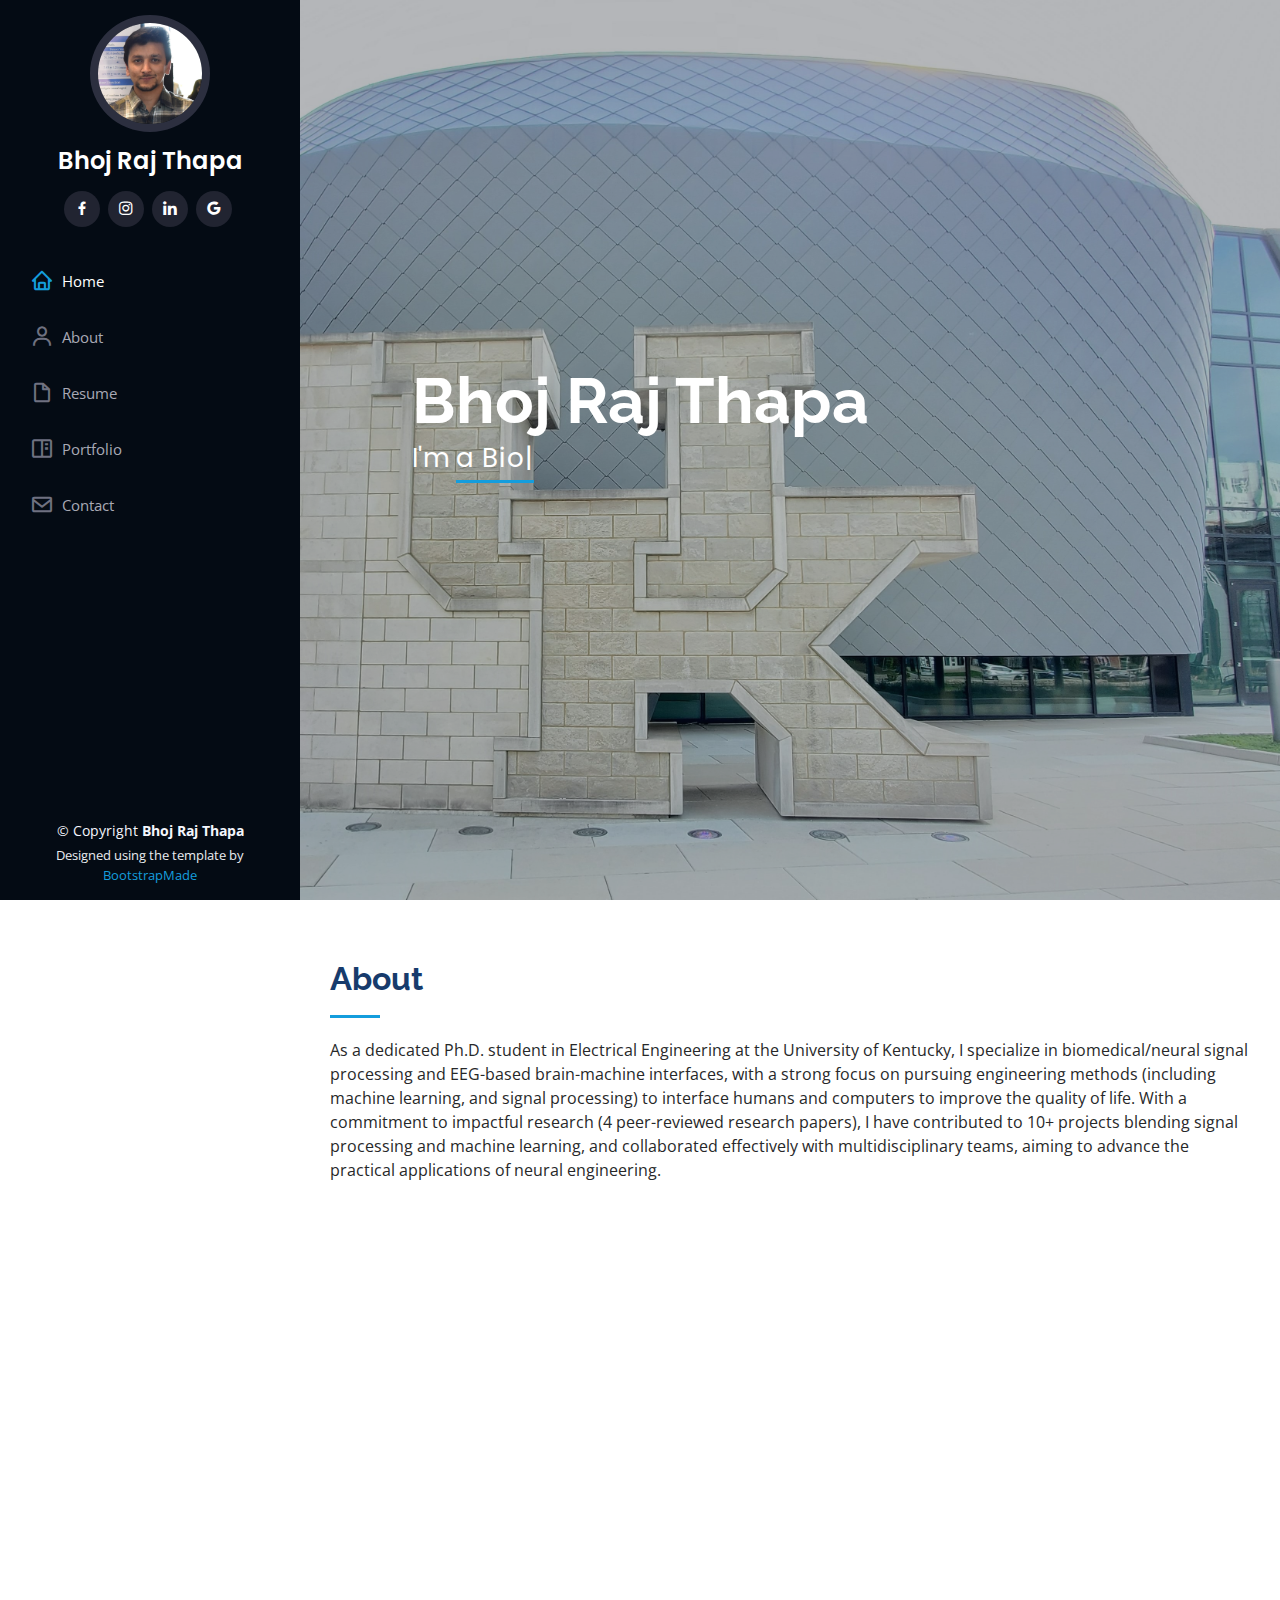
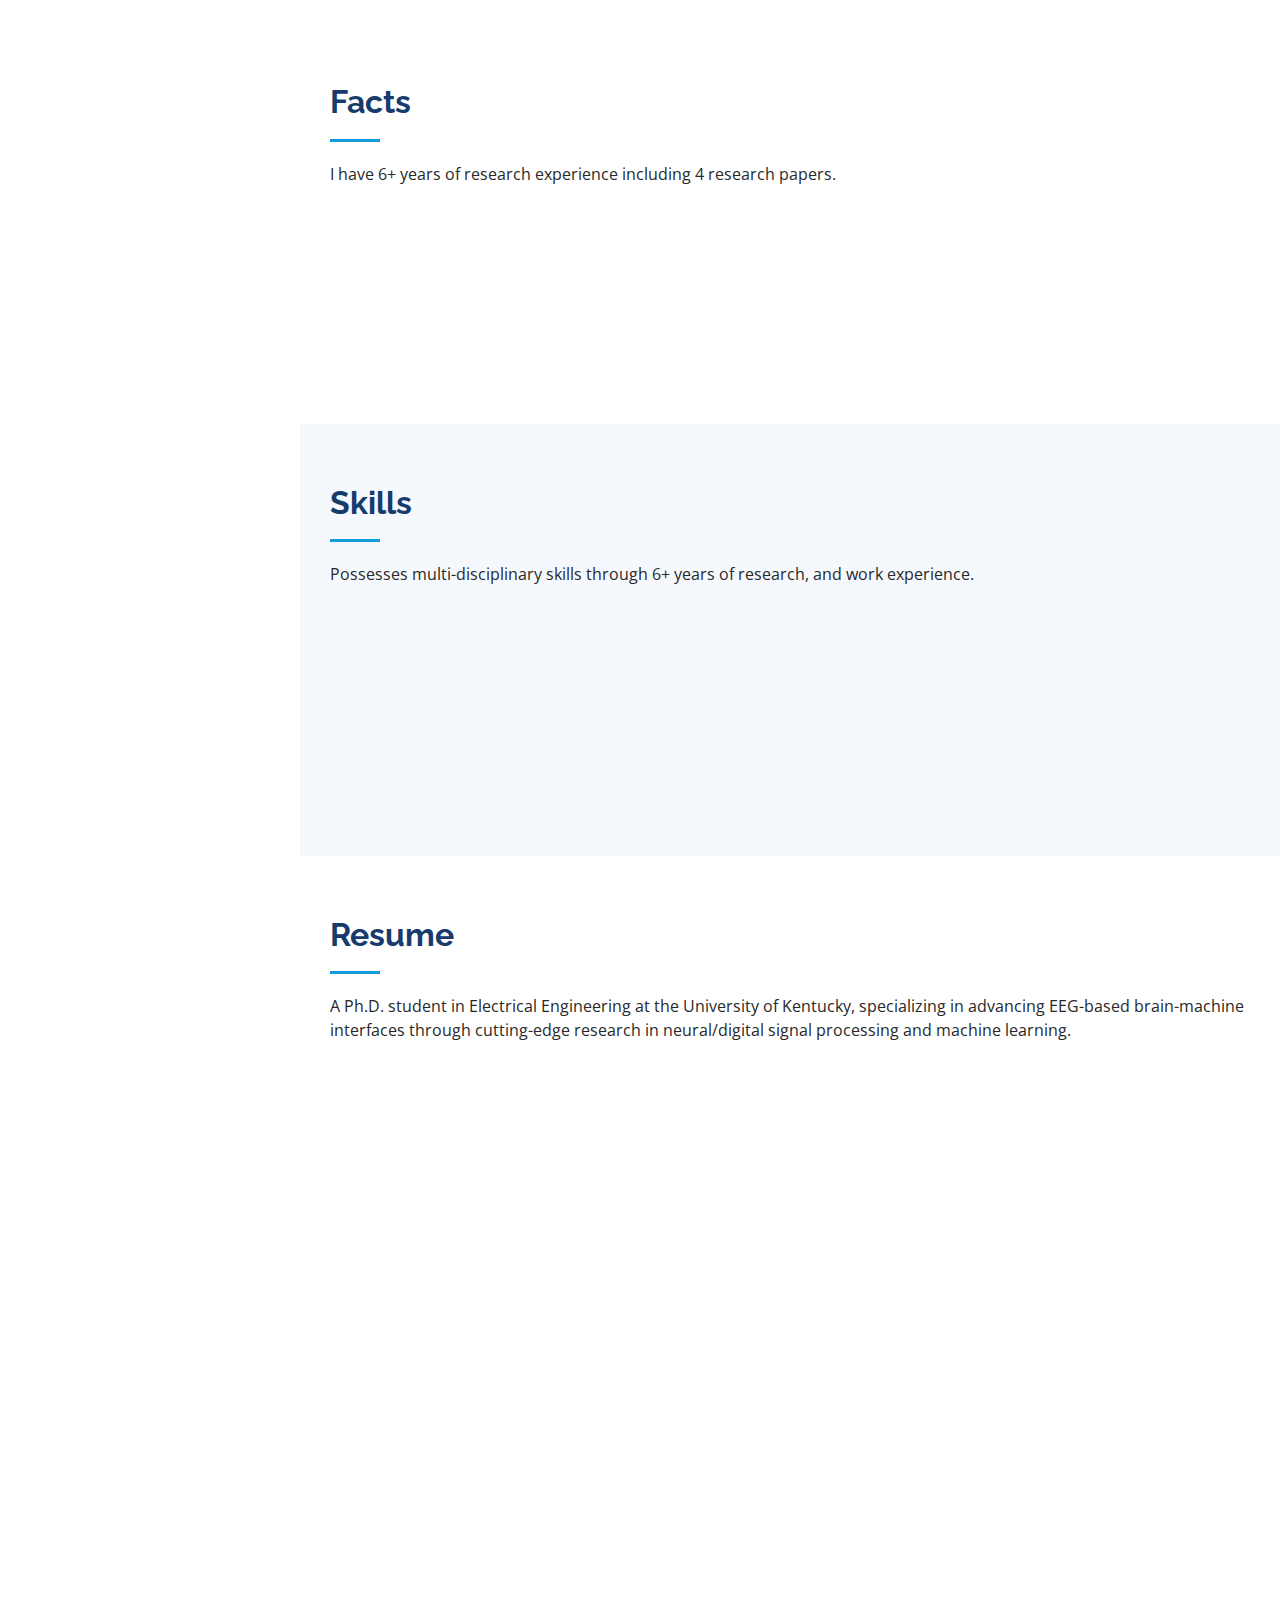
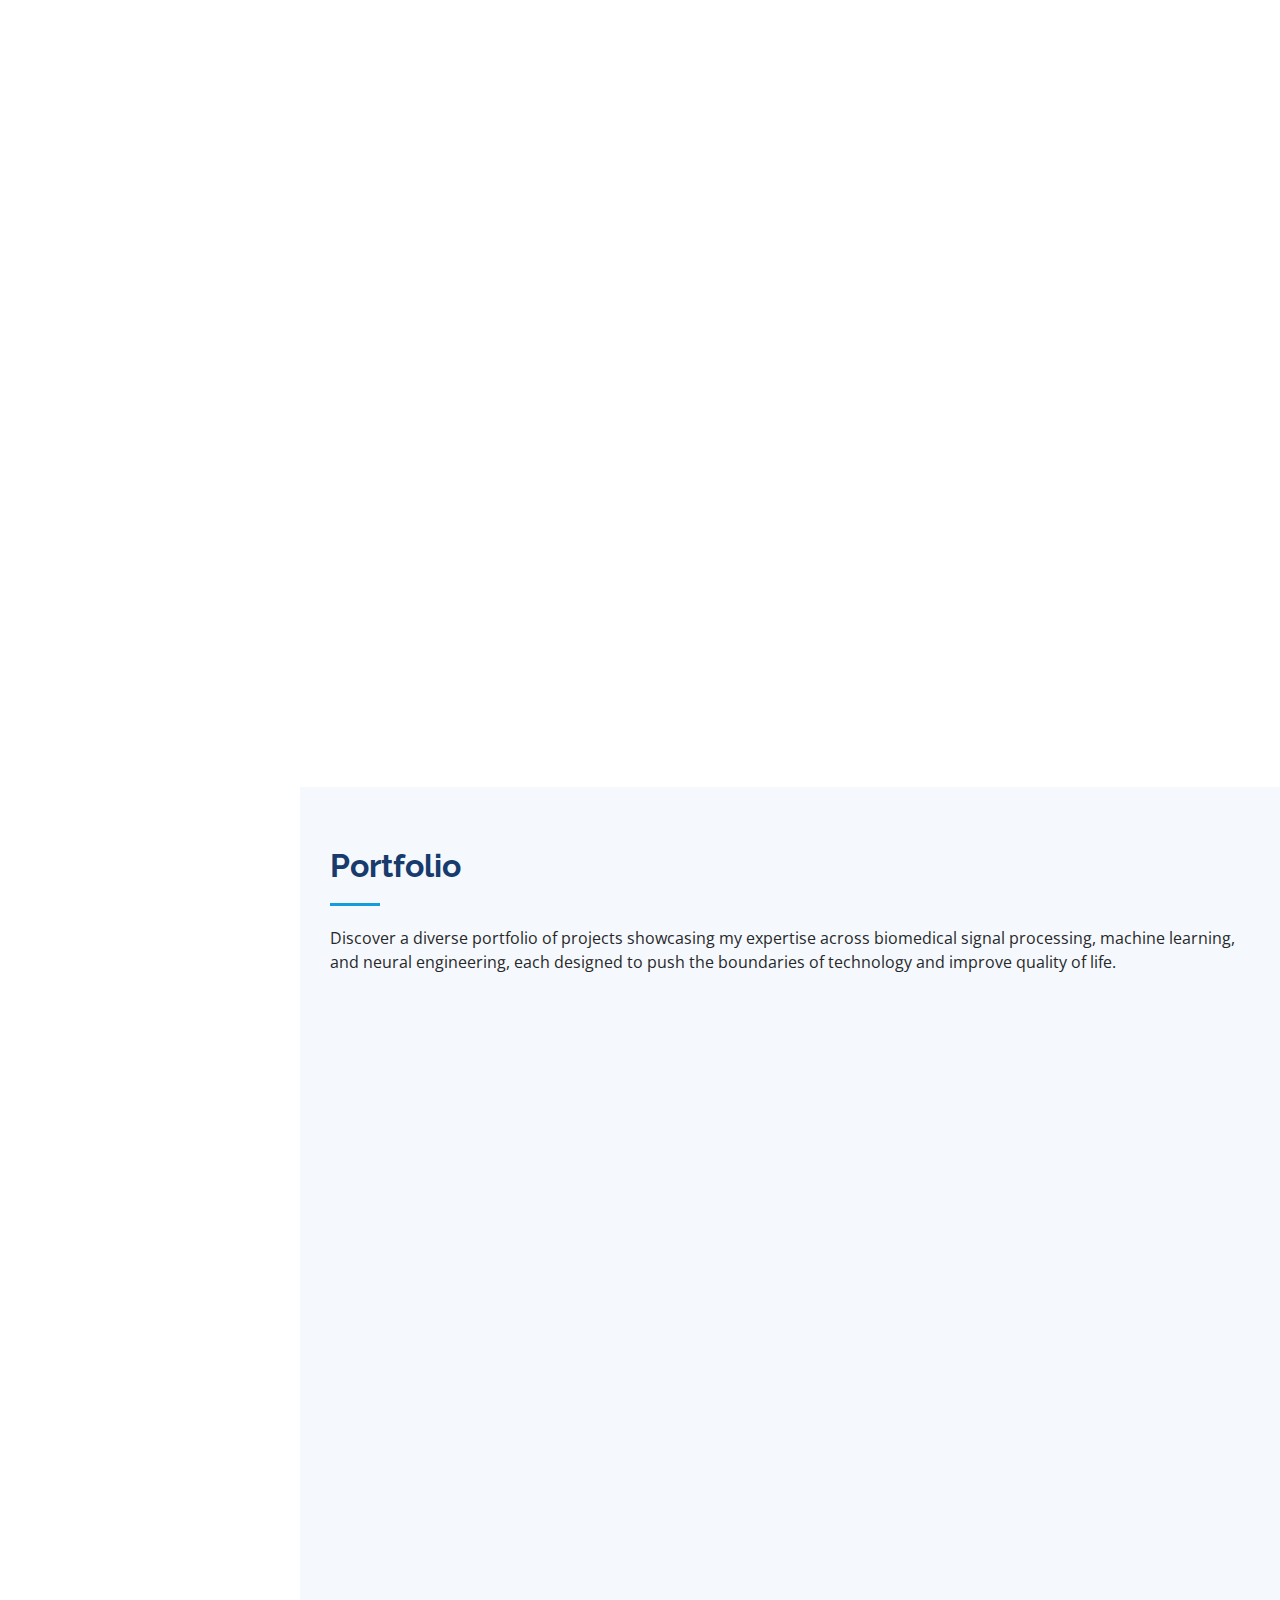
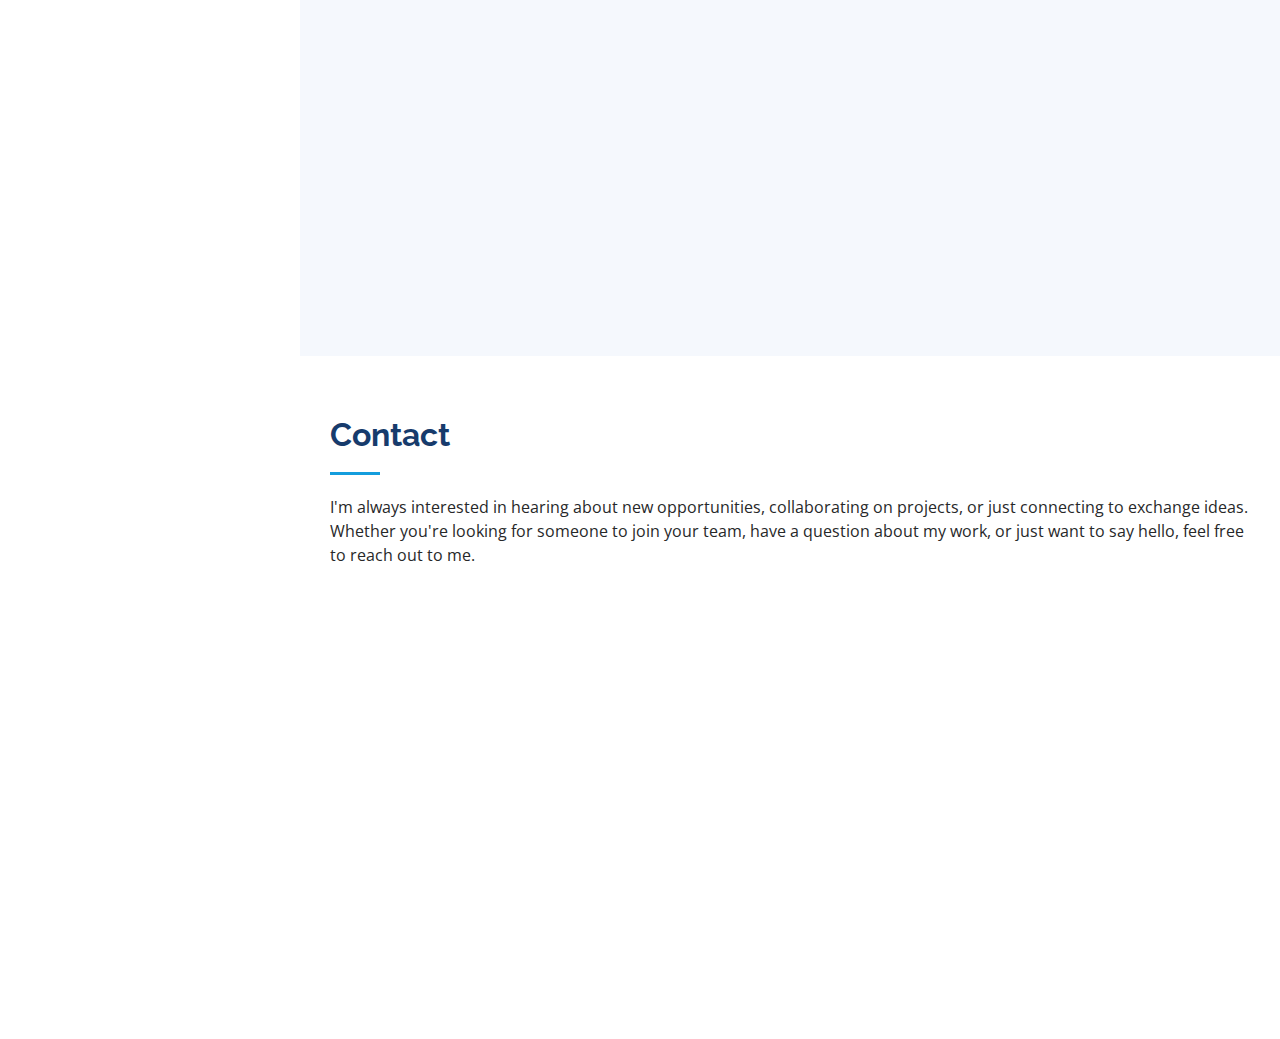
==== index.html @ dc47cc97 "edited hover" ====
<!DOCTYPE html>
<html lang="en">

<head>
  <meta charset="utf-8">
  <meta content="width=device-width, initial-scale=1.0" name="viewport">

  <title>Bhoj Raj Thapa</title>
  <meta content="" name="description">
  <meta content="" name="keywords">

  <!-- Favicons -->
  <link href="images/PhotoToDrBae.jpg" rel="icon">
  <link href="assets/img/apple-touch-icon.png" rel="apple-touch-icon">

  <!-- Google Fonts -->
  <link href="https://fonts.googleapis.com/css?family=Open+Sans:300,300i,400,400i,600,600i,700,700i|Raleway:300,300i,400,400i,500,500i,600,600i,700,700i|Poppins:300,300i,400,400i,500,500i,600,600i,700,700i" rel="stylesheet">

  <!-- Vendor CSS Files -->
  <link href="assets/vendor/aos/aos.css" rel="stylesheet">
  <link href="assets/vendor/bootstrap/css/bootstrap.min.css" rel="stylesheet">
  <link href="assets/vendor/bootstrap-icons/bootstrap-icons.css" rel="stylesheet">
  <link href="assets/vendor/boxicons/css/boxicons.min.css" rel="stylesheet">
  <link href="assets/vendor/glightbox/css/glightbox.min.css" rel="stylesheet">
  <link href="assets/vendor/swiper/swiper-bundle.min.css" rel="stylesheet">

  <!-- Template Main CSS File -->
  <link href="assets/css/style.css" rel="stylesheet">

  <!-- =======================================================
  * Template Name: iPortfolio
  * Template URL: https://bootstrapmade.com/iportfolio-bootstrap-portfolio-websites-template/
  * Updated: Mar 17 2024 with Bootstrap v5.3.3
  * Author: BootstrapMade.com
  * License: https://bootstrapmade.com/license/
  ======================================================== -->
</head>
<!-- END OF THE HEAD-->


<!-- START OF THE BODY-->
<body>

  <!-- ======= Mobile nav toggle button ======= -->
  <i class="bi bi-list mobile-nav-toggle d-xl-none"></i>

  <!-- ======= Header ======= -->
  <header id="header">
    <div class="d-flex flex-column">

      <div class="profile">
        <img src="images/DSC_0127_PP.JPG" alt="" class="img-fluid rounded-circle">
        <h1 class="text-light"><a href="index.html">Bhoj Raj Thapa</a></h1>
        <div class="social-links mt-3 text-center">
          <a href="https://www.facebook.com/starlight1st" class="facebook"><i class="bx bxl-facebook"></i></a>
          <a href="https://www.instagram.com/anzan_thapa/" class="instagram"><i class="bx bxl-instagram"></i></a>
          <a href="https://www.linkedin.com/in/anzanthapa/" class="linkedin"><i class="bx bxl-linkedin"></i></a>
          <a href="https://scholar.google.com/scholar?hl=en&as_sdt=0%2C18&q=bhoj+raj+thapa&oq=" class="Scholar"><i class="bx bxl-google"></i></a>
        </div>
      </div>

      <nav id="navbar" class="nav-menu navbar">
        <ul>
          <li><a href="#hero" class="nav-link scrollto active"><i class="bx bx-home"></i> <span>Home</span></a></li>
          <li><a href="#about" class="nav-link scrollto"><i class="bx bx-user"></i> <span>About</span></a></li>
          <li><a href="#resume" class="nav-link scrollto"><i class="bx bx-file-blank"></i> <span>Resume</span></a></li>
          <li><a href="#portfolio" class="nav-link scrollto"><i class="bx bx-book-content"></i> <span>Portfolio</span></a></li>
          <li><a href="#contact" class="nav-link scrollto"><i class="bx bx-envelope"></i> <span>Contact</span></a></li>
        </ul>
      </nav><!-- .nav-menu -->
    </div>
  </header><!-- End Header -->

  <!-- ======= Hero Section ======= -->
  <section id="hero" class="d-flex flex-column justify-content-center align-items-center">
    <div class="hero-container" data-aos="fade-in" data-aos-duration="100">
      <h1>Bhoj Raj Thapa</h1>
      <p>I'm <span class="typed" data-typed-items="a Biomedical Signal Processing Engineer, a Brain-Machine Interface Researcher, a Chess Player"></span></p>
    </div>
  </section><!-- End Hero -->

  <main id="main">

    <!-- ======= About Section ======= -->
    <section id="about" class="about">
      <div class="container">

        <div class="section-title">
          <h2>About</h2>
          <p>As a dedicated Ph.D. student in Electrical Engineering at the University of Kentucky, I specialize in biomedical/neural signal processing and EEG-based brain-machine interfaces, with a strong focus on pursuing engineering methods (including machine learning, and signal processing) to interface humans and computers to improve the quality of life. With a commitment to impactful research (4 peer-reviewed research papers), I have contributed to 10+ projects blending signal processing and machine learning, and collaborated effectively with multidisciplinary teams, aiming to advance the practical applications of neural engineering.</p>
        </div>

        <div class="row">
          <div class="col-lg-4" data-aos="fade-right">
            <img src="images/DSC_0127_Cropped_Edited.JPG" class="img-fluid" alt="">
          </div>
          <div class="col-lg-8 pt-4 pt-lg-0 content" data-aos="fade-left">
            <h3>Digital Signal Processing  &amp; Neural Engineering Researcher.</h3>
            <p class="fst-italic">
              My research focuses mainly on digital/biomedical signal processing, machine lerning, deep learning, and brain-machine interfaces.
            </p>
            <div class="row">
              <div class="col-lg-6">
                <ul>
                  <li><i class="bi bi-chevron-right"></i> <strong>Current City:</strong> <span> <a href = "https://maps.app.goo.gl/QvTPjahL7DXYR6DJ8" target="_blank">Lexington, Kentucky, USA</a></span></li>
                  <li><i class="bi bi-chevron-right"></i> <strong>Degree:</strong> <span>Ph.D. Student</span></li>
                  <li><i class="bi bi-chevron-right"></i> <strong>Freelance:</strong> <span>Available</span></li>
                </ul>
              </div>
              <div class="col-lg-6">
                <ul>
                  <li><i class="bi bi-chevron-right"></i> <strong>Home City:</strong> <span><a href="https://maps.app.goo.gl/8VkGPHdMR4YBVAgr9" target="_blank">Bheerkot, Syangja, Nepal</a></span></li>
                  <li><i class="bi bi-chevron-right"></i> <strong>Email:</strong> <span><a href="mailto:bhojraj.thapa@uky.edu">bhojraj.thapa@uky.edu</a></span></li>
                  <li><i class="bi bi-chevron-right"></i> <strong>Hobbies/Interests</strong> <span><a href="https://www.chess.com/member/anzanthapa">Chess</a>, 
                    <a href = "images/pulchwok_cricket.jpg" target = "_blank">Cricket</a> , 
                    <a href = "https://www.facebook.com/photo/?fbid=5398985986851486&set=a.723685621048236">Volleyball </a></span></li>
                </ul>
              </div>
            </div>
          </div>
        </div>

      </div>
    </section><!-- End About Section -->

    <!-- ======= Facts Section ======= -->
    <section id="facts" class="facts">
      <div class="container">

        <div class="section-title">
          <h2>Facts</h2>
          <p>I have 6+ years of research experience including 4 research papers.</p>
        </div>

        <div class="row no-gutters">

          <div class="col-lg-3 col-md-6 d-md-flex align-items-md-stretch" data-aos="fade-up" data-aos-delay="100">
            <div class="count-box">
              <i class="bi bi-gear-wide-connected"></i>
              <span data-purecounter-start="0" data-purecounter-end="15" data-purecounter-duration="1" class="purecounter"></span>
              <p><strong>Projects</strong> </p>
            </div>
          </div>

          <div class="col-lg-3 col-md-6 d-md-flex align-items-md-stretch" data-aos="fade-up" data-aos-delay="200">
            <div class="count-box">
              <i class="bi bi-journal-richtext"></i>
              <span data-purecounter-start="0" data-purecounter-end="4" data-purecounter-duration="1" class="purecounter"></span>
              <p><strong>Peer-reviewed Papers</strong></p>
            </div>
          </div>

          <div class="col-lg-3 col-md-6 d-md-flex align-items-md-stretch" data-aos="fade-up" data-aos-delay="300">
            <div class="count-box">
              <i class="bi bi-person-walking"></i>
              <span data-purecounter-start="0" data-purecounter-end="6" data-purecounter-duration="1" class="purecounter"></span>
              <p><strong> + years of Research/Work Experience</strong></p>
            </div>
          </div>

        </div>

      </div>
    </section><!-- End Facts Section -->

    <!-- ======= Skills Section ======= -->
    <section id="skills" class="skills section-bg">
      <div class="container">

        <div class="section-title">
          <h2>Skills</h2>
          <p>Possesses multi-disciplinary skills through 6+ years of research, and work experience.</p>
        </div>

        <div class="row skills-content">

          <div class="col-lg-6" data-aos="fade-up">

            <div class="progress">
              <span class="skill"> Biomedical Signal Processing <i class="val">95%</i></span>
              <div class="progress-bar-wrap">
                <div class="progress-bar" role="progressbar" aria-valuenow="95" aria-valuemin="0" aria-valuemax="100"></div>
              </div>
            </div>

            <div class="progress">
              <span class="skill">MATLAB <i class="val">95%</i></span>
              <div class="progress-bar-wrap">
                <div class="progress-bar" role="progressbar" aria-valuenow="95" aria-valuemin="0" aria-valuemax="100"></div>
              </div>
            </div>

            <div class="progress">
              <span class="skill">PyTorch <i class="val">90%</i></span>
              <div class="progress-bar-wrap">
                <div class="progress-bar" role="progressbar" aria-valuenow="90" aria-valuemin="0" aria-valuemax="100"></div>
              </div>
            </div>

          </div>

          <div class="col-lg-6" data-aos="fade-up" data-aos-delay="100">

            <div class="progress">
              <span class="skill"> Machine Learning & Deep Learning<i class="val">95%</i></span>
              <div class="progress-bar-wrap">
                <div class="progress-bar" role="progressbar" aria-valuenow="95" aria-valuemin="0" aria-valuemax="100"></div>
              </div>
            </div>

            <div class="progress">
              <span class="skill"> Python <i class="val">90%</i></span>
              <div class="progress-bar-wrap">
                <div class="progress-bar" role="progressbar" aria-valuenow="90" aria-valuemin="0" aria-valuemax="100"></div>
              </div>
            </div>

            <div class="progress">
              <span class="skill">Tensorflow <i class="val">90%</i></span>
              <div class="progress-bar-wrap">
                <div class="progress-bar" role="progressbar" aria-valuenow="90" aria-valuemin="0" aria-valuemax="100"></div>
              </div>
            </div>

          </div>

        </div>

      </div>
    </section><!-- End Skills Section -->

    <!-- ======= Resume Section ======= -->
    <section id="resume" class="resume">
      <div class="container">

        <div class="section-title">
          <h2>Resume</h2>
          <p>A Ph.D. student in Electrical Engineering at the University of Kentucky, specializing in advancing EEG-based brain-machine interfaces through cutting-edge research in neural/digital signal processing and machine learning.</p>
        </div>

        <div class="row">
          <div class="col-lg-6" data-aos="fade-up">

            <h3 class="resume-title">Education</h3>
            <div class="resume-item">
              <h4>Doctor of Philosopy (PH.D.) in Electrical Engineering</h4>
              <h5>Aug 2021 - Present</h5>
              <p><em><a href="https://www.engr.uky.edu/research-faculty/departments/electrical-computer-engineering/students/graduate/phd-ee">University of Kentucky, Lexington, Kentucky, USA</a></em></p>
              <p><b>Thesis Title (working on):</b> Detection of Pre-movement Intention in EEG-Based Brain Machine Interfaces (BMI)</p>
            </div>
            <div class="resume-item">
              <h4>Bachelor of Electronics &amp; Communication Engineering (BE)</h4>
              <h5>Sep 2014 - Sep 2018</h5>
              <p><em><a href="http://nec.edu.np/">Nepal Engineering College (Affiliated to Pokhara University), Bhaktapur, Nepal</a></em></p>
              <p> <b>Thesis Title:</b> Classification of EEG signal before epileptic seizure to detect its onset for a patient-specific case. </p>
            </div>

            <div class="resume-item">
              <h4>Higher Secondary School (+ 2 Science)</h4>
              <h5>2012 - 2014</h5>
              <p><em><a href="https://www.liverpool.edu.np/">Liverpool International SS/College, Kathmandu, Nepal</a></em></p>
              <p> <b> Concentration</b>: Computer Science & Mathematics</p>
              <p>From my days in higher secondary school in Nepal, my deep interest in Engineering and Technology was sparked by an enriching education in Computer Science and Mathematics, inspiring me to explore how innovative technological solutions can address real-world challenges. </p>
            </div>
          </div>
          <div class="col-lg-6" data-aos="fade-up" data-aos-delay="100">
            <h3 class="resume-title">Research/Work Experience</h3>
            <div class="resume-item">
              <h4>Graduate Teaching Assistant</h4>
              <h5>Aug 2021 - Present</h5>
              <p><em><a href="https://www.engr.uky.edu/research-faculty/departments/electrical-computer-engineering" target="_blank">Department of Eletrical and Computer Engineering, University of Kentucky</a>, Kentucky, USA </em></p>
              <ul>
                <li>Utilized MATLAB and LabView to enhance instruction materials, evaluated over 200 assignments, and provided mentorships to 100+ students, improving their understanding of Signals and Systems through two courses: Lecture (EE421G) and Laboratory (EE422G).</li>
              </ul>
            </div>
            <div class="resume-item">
              <h4>Graduate Research Assistant</h4>
              <h5>Aug 2021 - Aug 2022</h5>
              <p><em><a href="https://jihyebae.engr.uky.edu/news" target="_blank">Neural Interfaces & Signal Processing (NISP) Lab</a>, University of Kentucky, USA</em></p>
              <ul>
                <li>Recorded/acquired multi-modal EEG/EOG data of 22 subjects over 2.5 years for developing goal-driven Brain-Machine Interface (BMI) algorithms for freewill reaching and grasping task.</li>
                <li>Analyzed and classified EEG data for pre-movement intention motor imagery using Fourier Transform and Spectrogram for frequency domain analysis and KTD-based reinforcement learning algorithms, thereby advancing understanding of neural patterns in movement prediction.</li>
                <li>Executed precise EEG data recording for EEG-fMRI-based inter-ictal clinical epilepsy research study, contributing to critical insights in inter-ictal clinical research and potential treatment avenues.</li>
              </ul>
            </div>

            <div class="resume-item">
              <h4>Research Assistant</h4>
              <h5>Aug 2019 - Dec 2019</h5>
              <p><em><a href="https://cenwar.kias.org.np/" target="_blank">Kathmandu Institute of Applied Sciences</a>, Kathmandu, Nepal </em></p>
              <ul>
                <li>Engineered an innovative, cost-effective mobile weather station leveraging Arduino, which captures comprehensive meteorological data, enhancing real-time environmental monitoring capabilities.</li>
                <li>Led and mentored an intern, guiding the successful development and implementation of the mobile weather station project, ensuring quality and timely project delivery.</li>
              </ul>
            </div>
          </div>
        </div>

      </div>
    </section><!-- End Resume Section -->

    <!-- ======= Portfolio Section ======= -->
    <section id="portfolio" class="portfolio section-bg">
      <div class="container">

        <div class="section-title">
          <h2>Portfolio</h2>
          <p>Discover a diverse portfolio of projects showcasing my expertise across biomedical signal processing, machine learning, and neural engineering, each designed to push the boundaries of technology and improve quality of life.</p>
        </div>

        <div class="row" data-aos="fade-up">
          <div class="col-lg-12 d-flex justify-content-center">
            <ul id="portfolio-flters">
              <li data-filter="*" class="filter-active">All</li>
              <li data-filter=".filter-dsp">Biomedical Signal Processing</li>
              <li data-filter=".filter-ml">Machine Learning & Deep Learning</li>
              <li data-filter=".filter-others">Others</li>
            </ul>
          </div>
        </div>

        <div class="row portfolio-container" data-aos="fade-up" data-aos-delay="100">

          <div class="col-lg-4 col-md-6 portfolio-item filter-dsp filter-ml">
            <div class="portfolio-wrap">
              <img src="assets/img/portfolio/2018_Epilepsy.webp" class="img-fluid" alt="">
              <div class="portfolio-links">
                <a href="https://github.com/anzanthapa/2018_PriorDetectionOfEpilepticSeizure" title="More Details"><i class="bx bx-link"></i></a>
              </div>
              <div class = "hover-text"> Early Epilepsy Prediction </div>
            </div>
          </div>

          <div class="col-lg-4 col-md-6 portfolio-item filter-dsp filter-ml">
            <div class="portfolio-wrap">
              <img src="assets/img/portfolio/2019_AWS.png" class="img-fluid" alt="">
              <div class="portfolio-links">
                <a href="https://github.com/anzanthapa/2019_AWS" title="More Details"><i class="bx bx-link"></i></a>
              </div>
              <div class = "hover-text"> Automatic Weather Station </div>
            </div>
          </div>

          <div class="col-lg-4 col-md-6 portfolio-item filter-ml">
            <div class="portfolio-wrap">
              <img src="assets/img/portfolio/portfolio-3.jpg" class="img-fluid" alt="">
              <div class="portfolio-links">
                <a href="assets/img/portfolio/portfolio-3.jpg" data-gallery="portfolioGallery" class="portfolio-lightbox" title="App 2"><i class="bx bx-plus"></i></a>
                <a href="portfolio-details.html" title="More Details"><i class="bx bx-link"></i></a>
              </div>
            </div>
          </div>

          <div class="col-lg-4 col-md-6 portfolio-item filter-others">
            <div class="portfolio-wrap">
              <img src="assets/img/portfolio/portfolio-4.jpg" class="img-fluid" alt="">
              <div class="portfolio-links">
                <a href="assets/img/portfolio/portfolio-4.jpg" data-gallery="portfolioGallery" class="portfolio-lightbox" title="Card 2"><i class="bx bx-plus"></i></a>
                <a href="portfolio-details.html" title="More Details"><i class="bx bx-link"></i></a>
              </div>
            </div>
          </div>

          <div class="col-lg-4 col-md-6 portfolio-item filter-dsp">
            <div class="portfolio-wrap">
              <img src="assets/img/portfolio/portfolio-5.jpg" class="img-fluid" alt="">
              <div class="portfolio-links">
                <a href="assets/img/portfolio/portfolio-5.jpg" data-gallery="portfolioGallery" class="portfolio-lightbox" title="Web 2"><i class="bx bx-plus"></i></a>
                <a href="portfolio-details.html" title="More Details"><i class="bx bx-link"></i></a>
              </div>
            </div>
          </div>

          <div class="col-lg-4 col-md-6 portfolio-item filter-dsp">
            <div class="portfolio-wrap">
              <img src="assets/img/portfolio/portfolio-6.jpg" class="img-fluid" alt="">
              <div class="portfolio-links">
                <a href="assets/img/portfolio/portfolio-6.jpg" data-gallery="portfolioGallery" class="portfolio-lightbox" title="App 3"><i class="bx bx-plus"></i></a>
                <a href="portfolio-details.html" title="More Details"><i class="bx bx-link"></i></a>
              </div>
            </div>
          </div>

          <div class="col-lg-4 col-md-6 portfolio-item filter-ml">
            <div class="portfolio-wrap">
              <img src="assets/img/portfolio/portfolio-7.jpg" class="img-fluid" alt="">
              <div class="portfolio-links">
                <a href="assets/img/portfolio/portfolio-7.jpg" data-gallery="portfolioGallery" class="portfolio-lightbox" title="Card 1"><i class="bx bx-plus"></i></a>
                <a href="portfolio-details.html" title="More Details"><i class="bx bx-link"></i></a>
              </div>
            </div>
          </div>

          <div class="col-lg-4 col-md-6 portfolio-item filter-others">
            <div class="portfolio-wrap">
              <img src="assets/img/portfolio/portfolio-8.jpg" class="img-fluid" alt="">
              <div class="portfolio-links">
                <a href="assets/img/portfolio/portfolio-8.jpg" data-gallery="portfolioGallery" class="portfolio-lightbox" title="Card 3"><i class="bx bx-plus"></i></a>
                <a href="portfolio-details.html" title="More Details"><i class="bx bx-link"></i></a>
              </div>
            </div>
          </div>

          <div class="col-lg-4 col-md-6 portfolio-item filter-others">
            <div class="portfolio-wrap">
              <img src="assets/img/portfolio/portfolio-9.jpg" class="img-fluid" alt="">
              <div class="portfolio-links">
                <a href="assets/img/portfolio/portfolio-9.jpg" data-gallery="portfolioGallery" class="portfolio-lightbox" title="Web 3"><i class="bx bx-plus"></i></a>
                <a href="portfolio-details.html" title="More Details"><i class="bx bx-link"></i></a>
              </div>
            </div>
          </div>

        </div>

      </div>
    </section><!-- End Portfolio Section -->


    <!-- ======= Contact Section ======= -->
    <section id="contact" class="contact">
      <div class="container">

        <div class="section-title">
          <h2>Contact</h2>
          <p>I'm always interested in hearing about new opportunities, collaborating on projects, or just connecting to exchange ideas. Whether you're looking for someone to join your team, have a question about my work, or just want to say hello, feel free to reach out to me.</p>
        </div>

        <div class="row" data-aos="fade-in">

          <div class="col-lg-5 d-flex align-items-stretch">
            <div class="info">
              <div class="address">
                <i class="bi bi-geo-alt"></i>
                <h4>Location:</h4>
                <p> Lexington, Kentucky, USA</p>
              </div>

              <div class="email">
                <i class="bi bi-envelope"></i>
                <h4>Email:</h4>
                <p>bhojraj.thapa@uky.edu</p>
              </div>

              <div class="phone">
                <i class="bi bi-phone"></i>
                <h4>Phone Number:</h4>
                <p>Upon Request.</p>
              </div>
            </div>

          </div>
        

        </div>

      </div>
    </section><!-- End Contact Section -->

  </main><!-- End #main -->

  <!-- ======= Footer ======= -->
  <footer id="footer">
    <div class="container">
      <div class="copyright">
        &copy; Copyright <strong><span>Bhoj Raj Thapa</span></strong>
      </div>
      <div class="credits">
        <!-- All the links in the footer should remain intact. -->
        <!-- You can delete the links only if you purchased the pro version. -->
        <!-- Licensing information: https://bootstrapmade.com/license/ -->
        <!-- Purchase the pro version with working PHP/AJAX contact form: https://bootstrapmade.com/iportfolio-bootstrap-portfolio-websites-template/ -->
        Designed using the template by <a href="https://bootstrapmade.com/">BootstrapMade</a>
      </div>
    </div>
  </footer><!-- End  Footer -->

  <a href="#" class="back-to-top d-flex align-items-center justify-content-center"><i class="bi bi-arrow-up-short"></i></a>

  <!-- Vendor JS Files -->
  <script src="assets/vendor/purecounter/purecounter_vanilla.js"></script>
  <script src="assets/vendor/aos/aos.js"></script>
  <script src="assets/vendor/bootstrap/js/bootstrap.bundle.min.js"></script>
  <script src="assets/vendor/glightbox/js/glightbox.min.js"></script>
  <script src="assets/vendor/isotope-layout/isotope.pkgd.min.js"></script>
  <script src="assets/vendor/swiper/swiper-bundle.min.js"></script>
  <script src="assets/vendor/typed.js/typed.umd.js"></script>
  <script src="assets/vendor/waypoints/noframework.waypoints.js"></script>
  <script src="assets/vendor/php-email-form/validate.js"></script>

  <!-- Template Main JS File -->
  <script src="assets/js/main.js"></script>

</body>

</html>
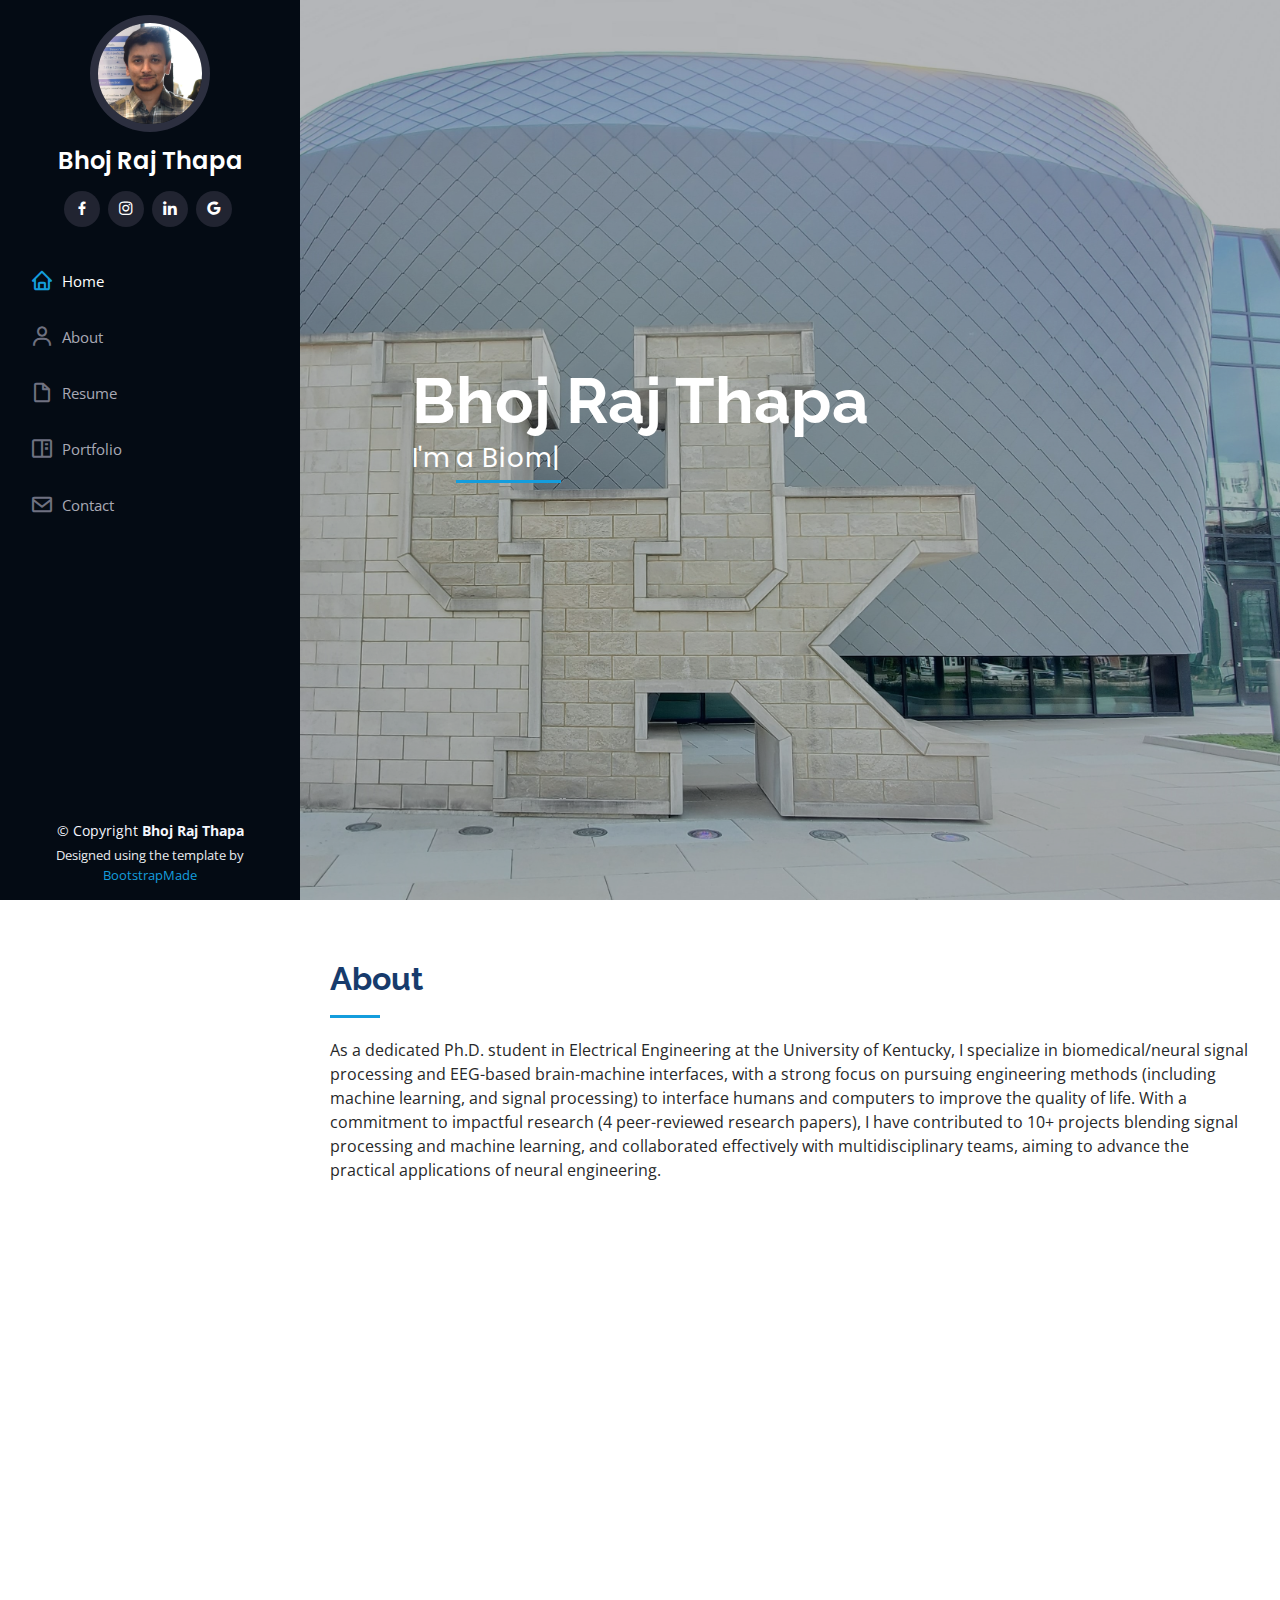
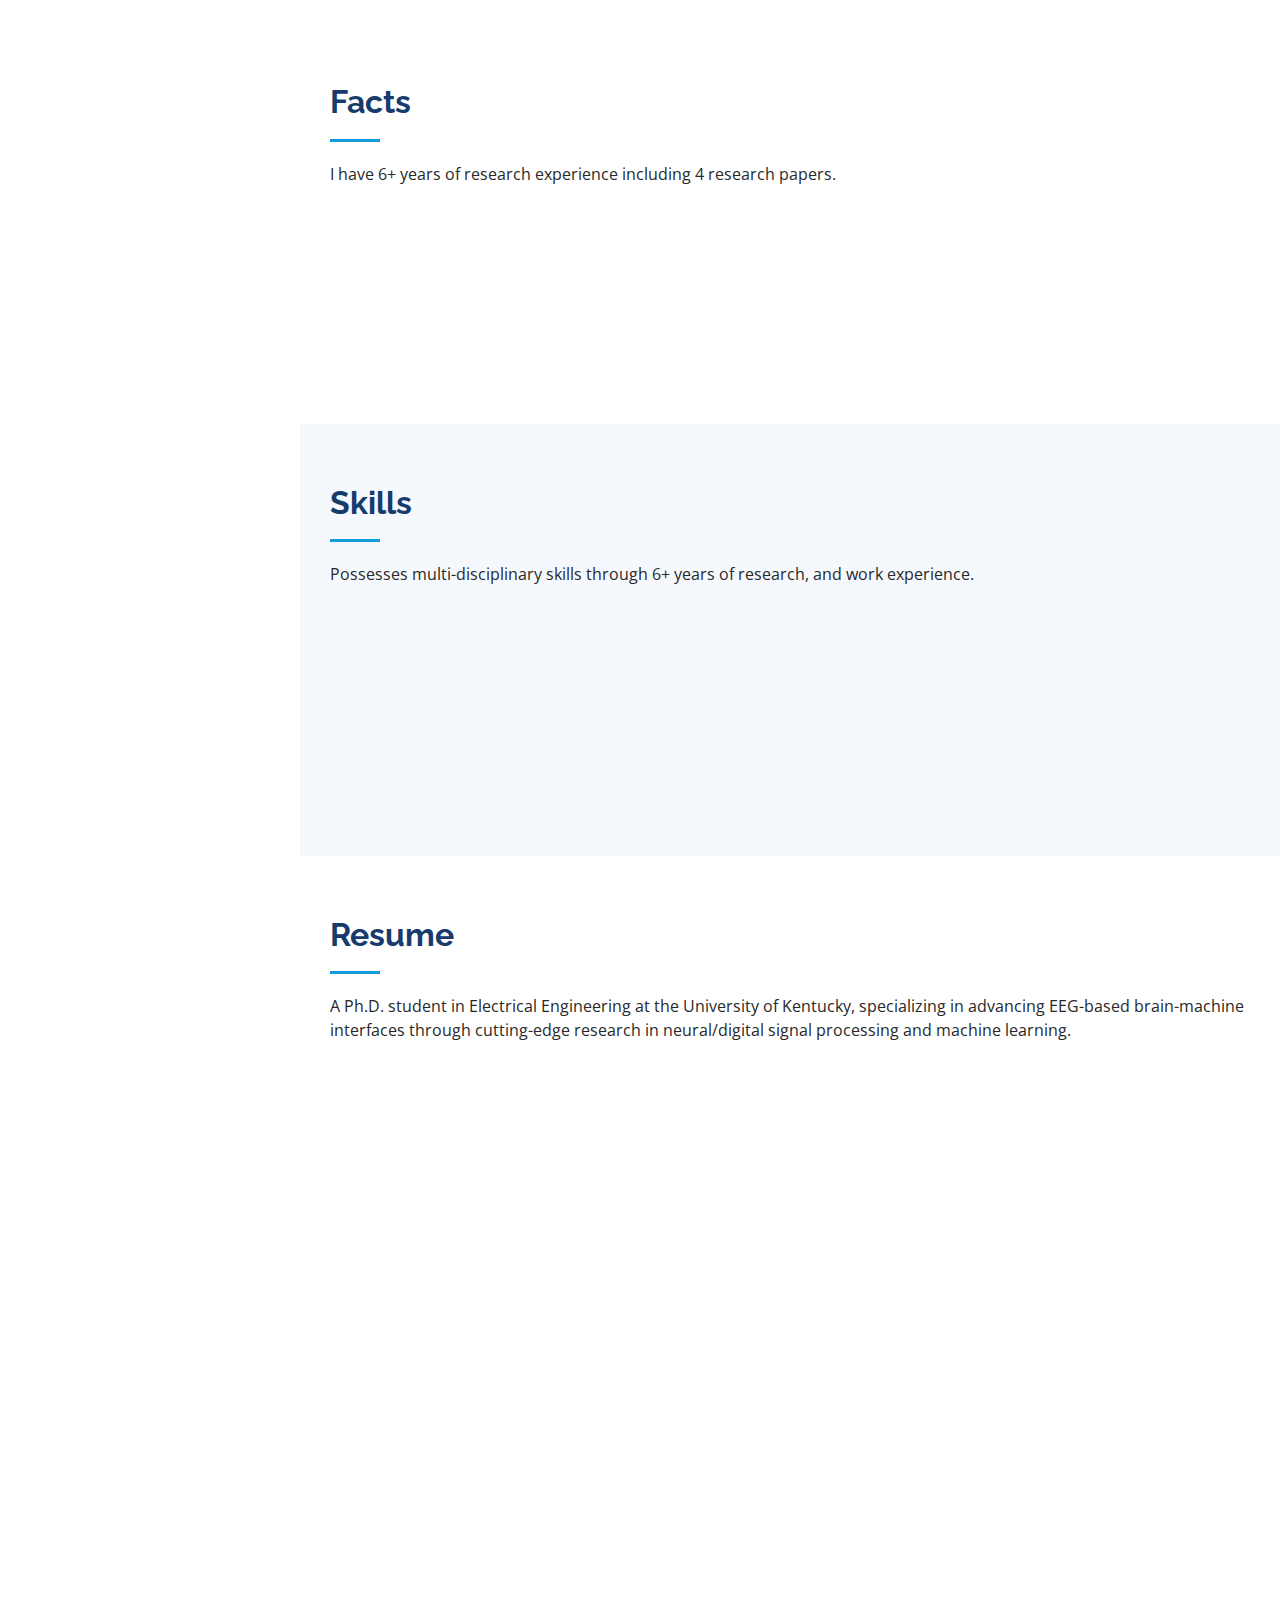
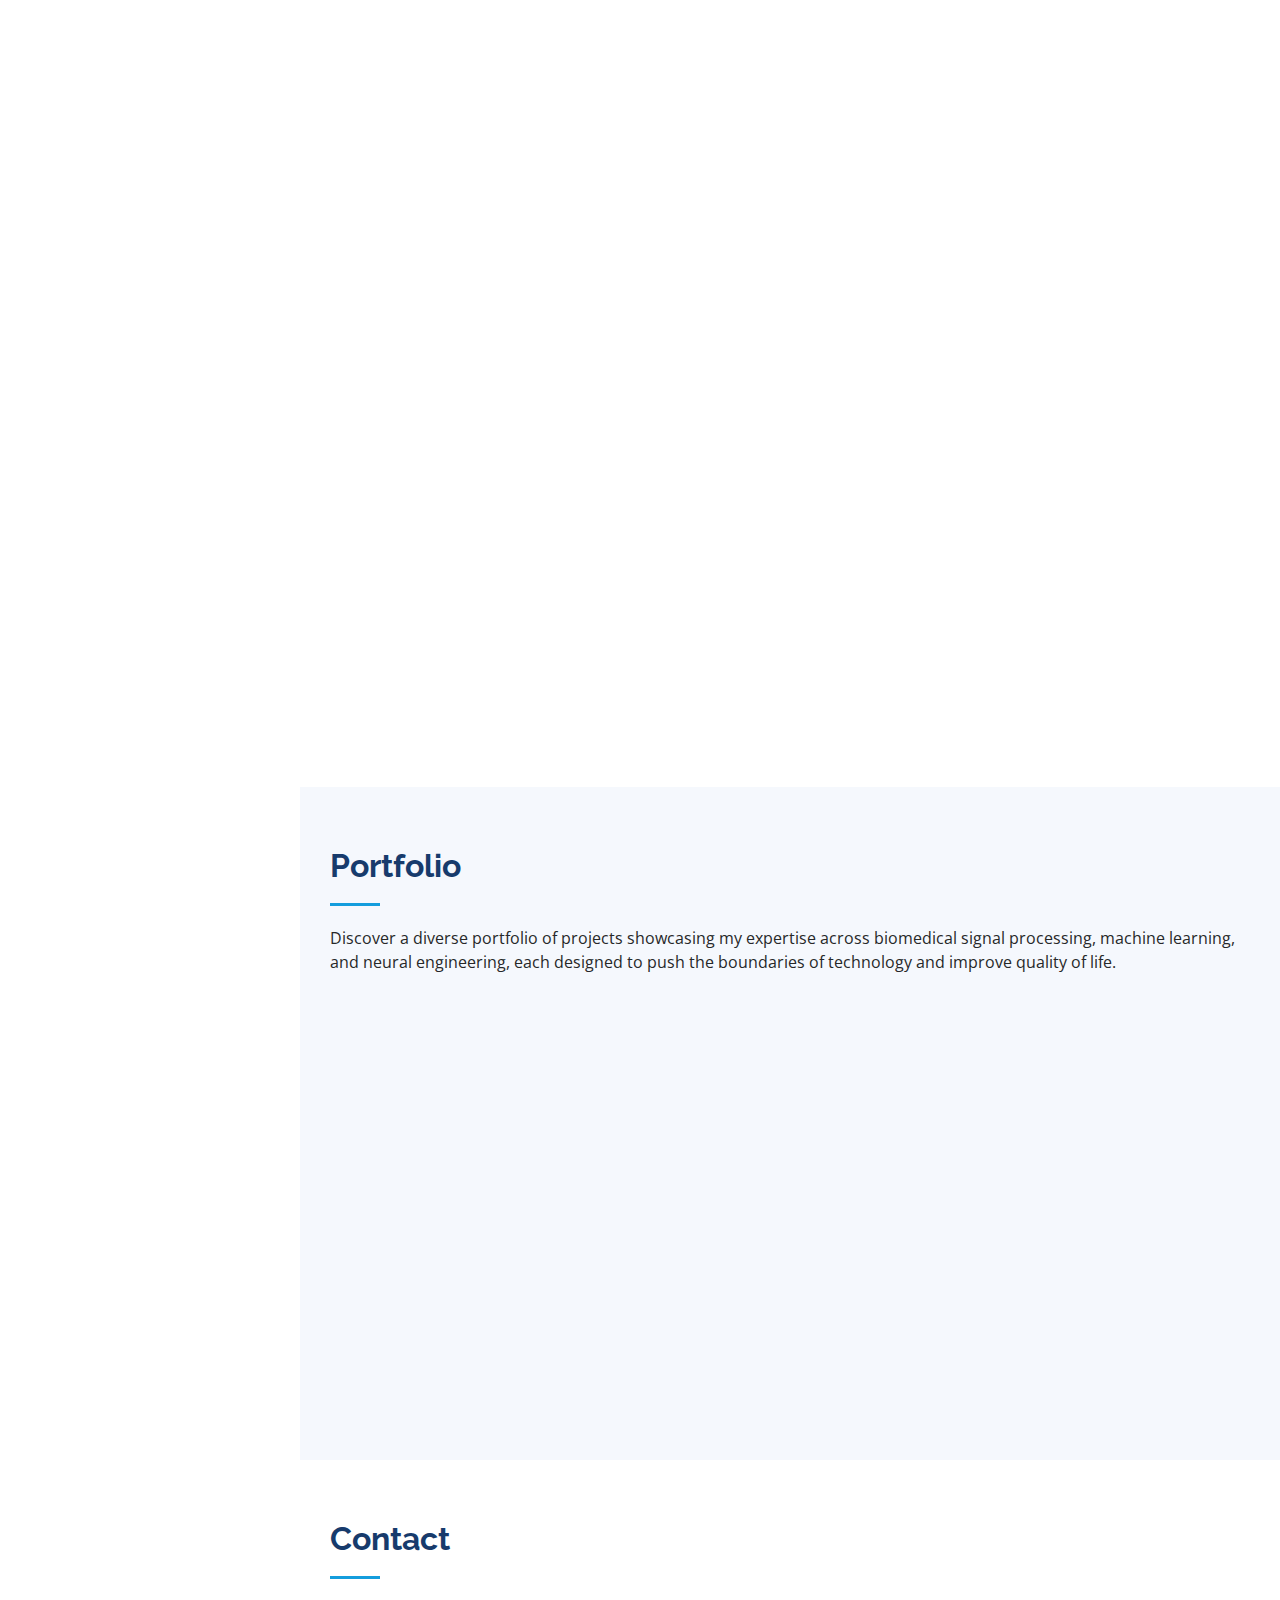
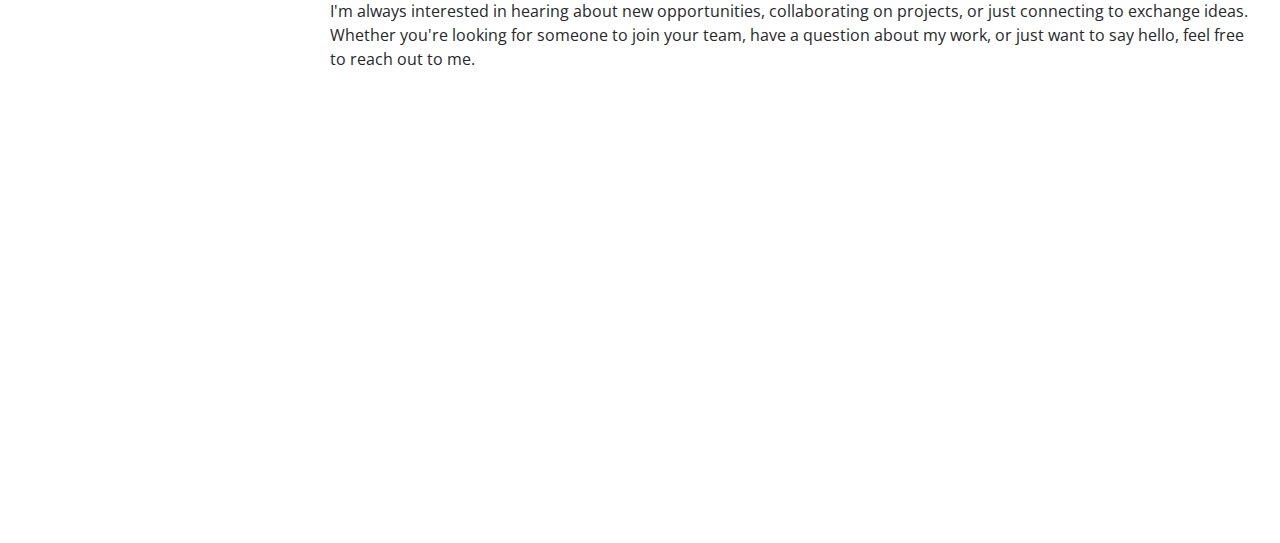
==== commit 574836a9: "churn update" ====
--- a/index.html
+++ b/index.html
@@ -343,72 +343,14 @@
 
           <div class="col-lg-4 col-md-6 portfolio-item filter-ml">
             <div class="portfolio-wrap">
-              <img src="assets/img/portfolio/portfolio-3.jpg" class="img-fluid" alt="">
+              <img src="assets/img/portfolio/2021_ChurnPred.png" class="img-fluid" alt="">
               <div class="portfolio-links">
-                <a href="assets/img/portfolio/portfolio-3.jpg" data-gallery="portfolioGallery" class="portfolio-lightbox" title="App 2"><i class="bx bx-plus"></i></a>
-                <a href="portfolio-details.html" title="More Details"><i class="bx bx-link"></i></a>
-              </div>
-            </div>
-          </div>
-
-          <div class="col-lg-4 col-md-6 portfolio-item filter-others">
-            <div class="portfolio-wrap">
-              <img src="assets/img/portfolio/portfolio-4.jpg" class="img-fluid" alt="">
-              <div class="portfolio-links">
-                <a href="assets/img/portfolio/portfolio-4.jpg" data-gallery="portfolioGallery" class="portfolio-lightbox" title="Card 2"><i class="bx bx-plus"></i></a>
-                <a href="portfolio-details.html" title="More Details"><i class="bx bx-link"></i></a>
-              </div>
-            </div>
-          </div>
-
-          <div class="col-lg-4 col-md-6 portfolio-item filter-dsp">
-            <div class="portfolio-wrap">
-              <img src="assets/img/portfolio/portfolio-5.jpg" class="img-fluid" alt="">
-              <div class="portfolio-links">
-                <a href="assets/img/portfolio/portfolio-5.jpg" data-gallery="portfolioGallery" class="portfolio-lightbox" title="Web 2"><i class="bx bx-plus"></i></a>
-                <a href="portfolio-details.html" title="More Details"><i class="bx bx-link"></i></a>
-              </div>
-            </div>
-          </div>
-
-          <div class="col-lg-4 col-md-6 portfolio-item filter-dsp">
-            <div class="portfolio-wrap">
-              <img src="assets/img/portfolio/portfolio-6.jpg" class="img-fluid" alt="">
-              <div class="portfolio-links">
-                <a href="assets/img/portfolio/portfolio-6.jpg" data-gallery="portfolioGallery" class="portfolio-lightbox" title="App 3"><i class="bx bx-plus"></i></a>
-                <a href="portfolio-details.html" title="More Details"><i class="bx bx-link"></i></a>
-              </div>
-            </div>
-          </div>
-
-          <div class="col-lg-4 col-md-6 portfolio-item filter-ml">
-            <div class="portfolio-wrap">
-              <img src="assets/img/portfolio/portfolio-7.jpg" class="img-fluid" alt="">
-              <div class="portfolio-links">
-                <a href="assets/img/portfolio/portfolio-7.jpg" data-gallery="portfolioGallery" class="portfolio-lightbox" title="Card 1"><i class="bx bx-plus"></i></a>
-                <a href="portfolio-details.html" title="More Details"><i class="bx bx-link"></i></a>
-              </div>
-            </div>
-          </div>
-
-          <div class="col-lg-4 col-md-6 portfolio-item filter-others">
-            <div class="portfolio-wrap">
-              <img src="assets/img/portfolio/portfolio-8.jpg" class="img-fluid" alt="">
-              <div class="portfolio-links">
-                <a href="assets/img/portfolio/portfolio-8.jpg" data-gallery="portfolioGallery" class="portfolio-lightbox" title="Card 3"><i class="bx bx-plus"></i></a>
-                <a href="portfolio-details.html" title="More Details"><i class="bx bx-link"></i></a>
-              </div>
-            </div>
-          </div>
-
-          <div class="col-lg-4 col-md-6 portfolio-item filter-others">
-            <div class="portfolio-wrap">
-              <img src="assets/img/portfolio/portfolio-9.jpg" class="img-fluid" alt="">
-              <div class="portfolio-links">
-                <a href="assets/img/portfolio/portfolio-9.jpg" data-gallery="portfolioGallery" class="portfolio-lightbox" title="Web 3"><i class="bx bx-plus"></i></a>
-                <a href="portfolio-details.html" title="More Details"><i class="bx bx-link"></i></a>
-              </div>
-            </div>
+                <a href="https://github.com/anzanthapa/2019_AWS" title="More Details"><i class="bx bx-link"></i></a>
+              </div>
+              <div class = "hover-text"> Customer Churn Prediction </div>
+            </div>
+          </div>
+
           </div>
 
         </div>
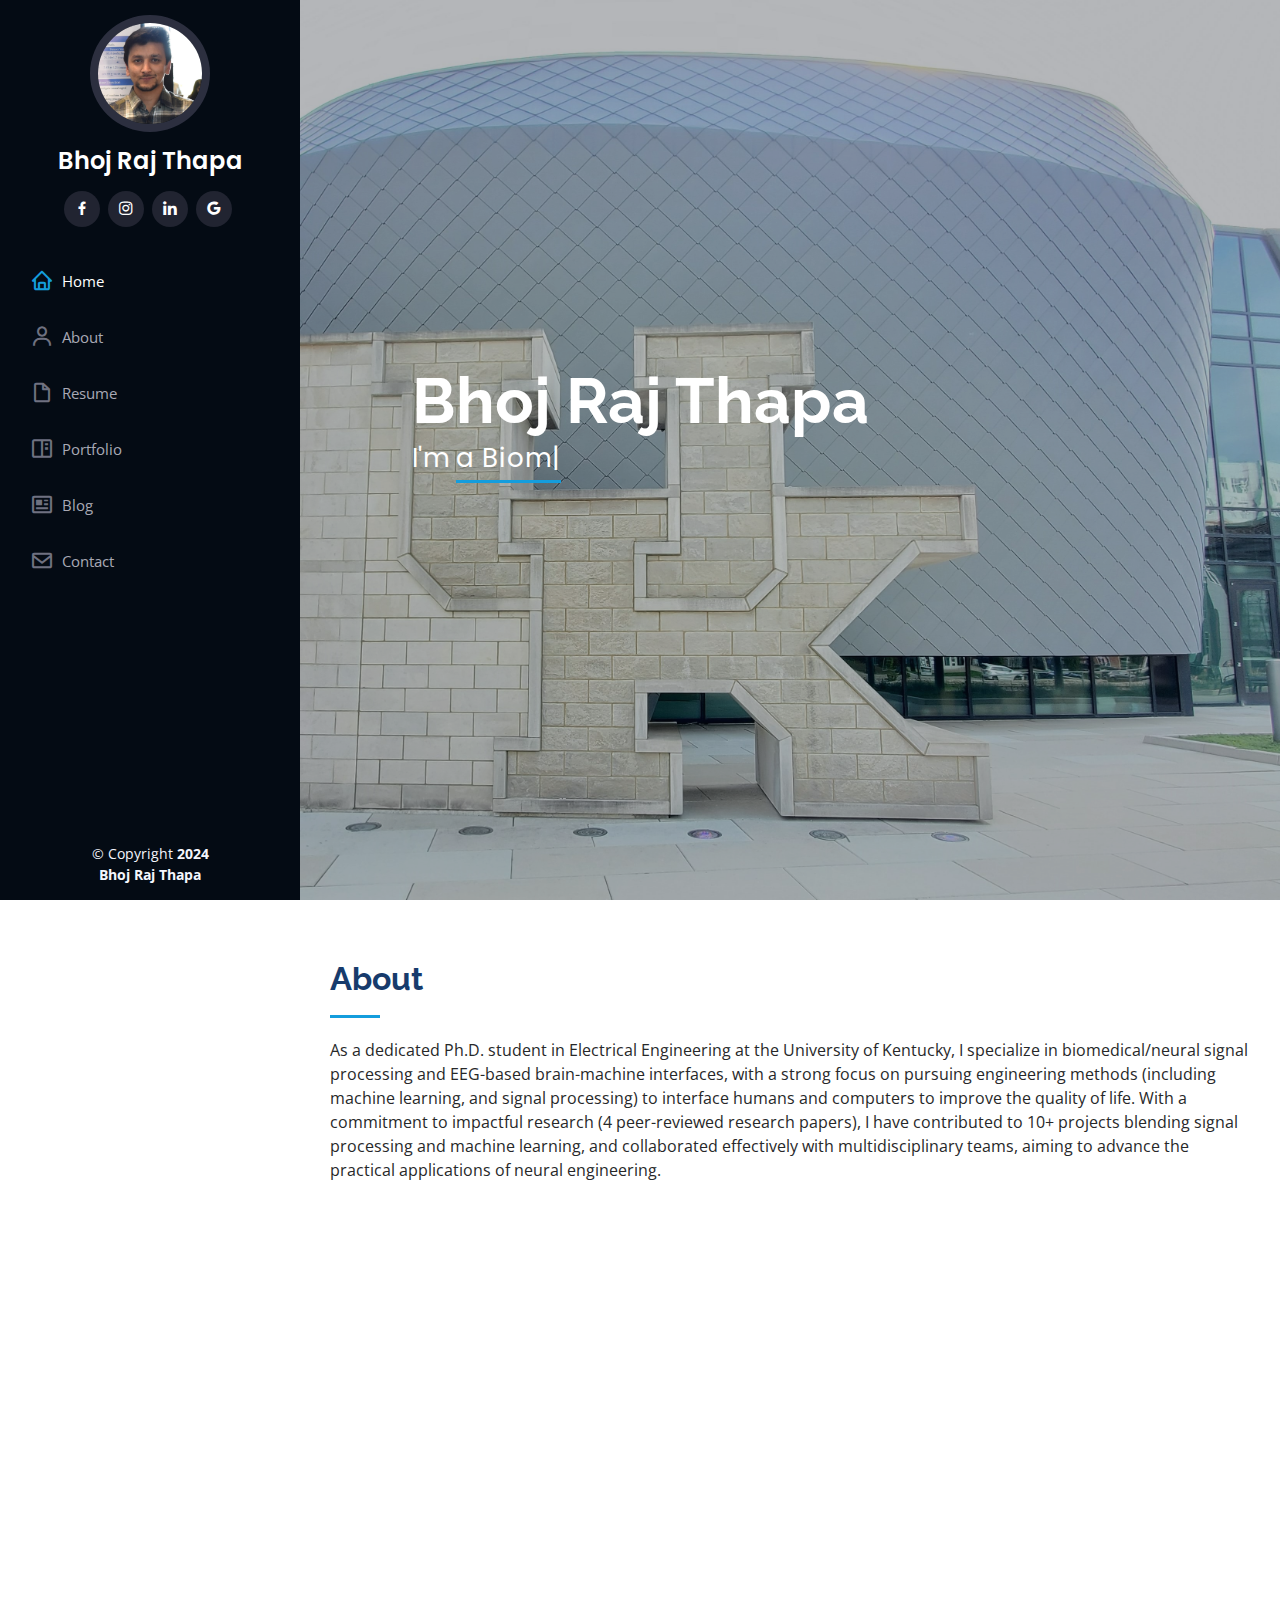
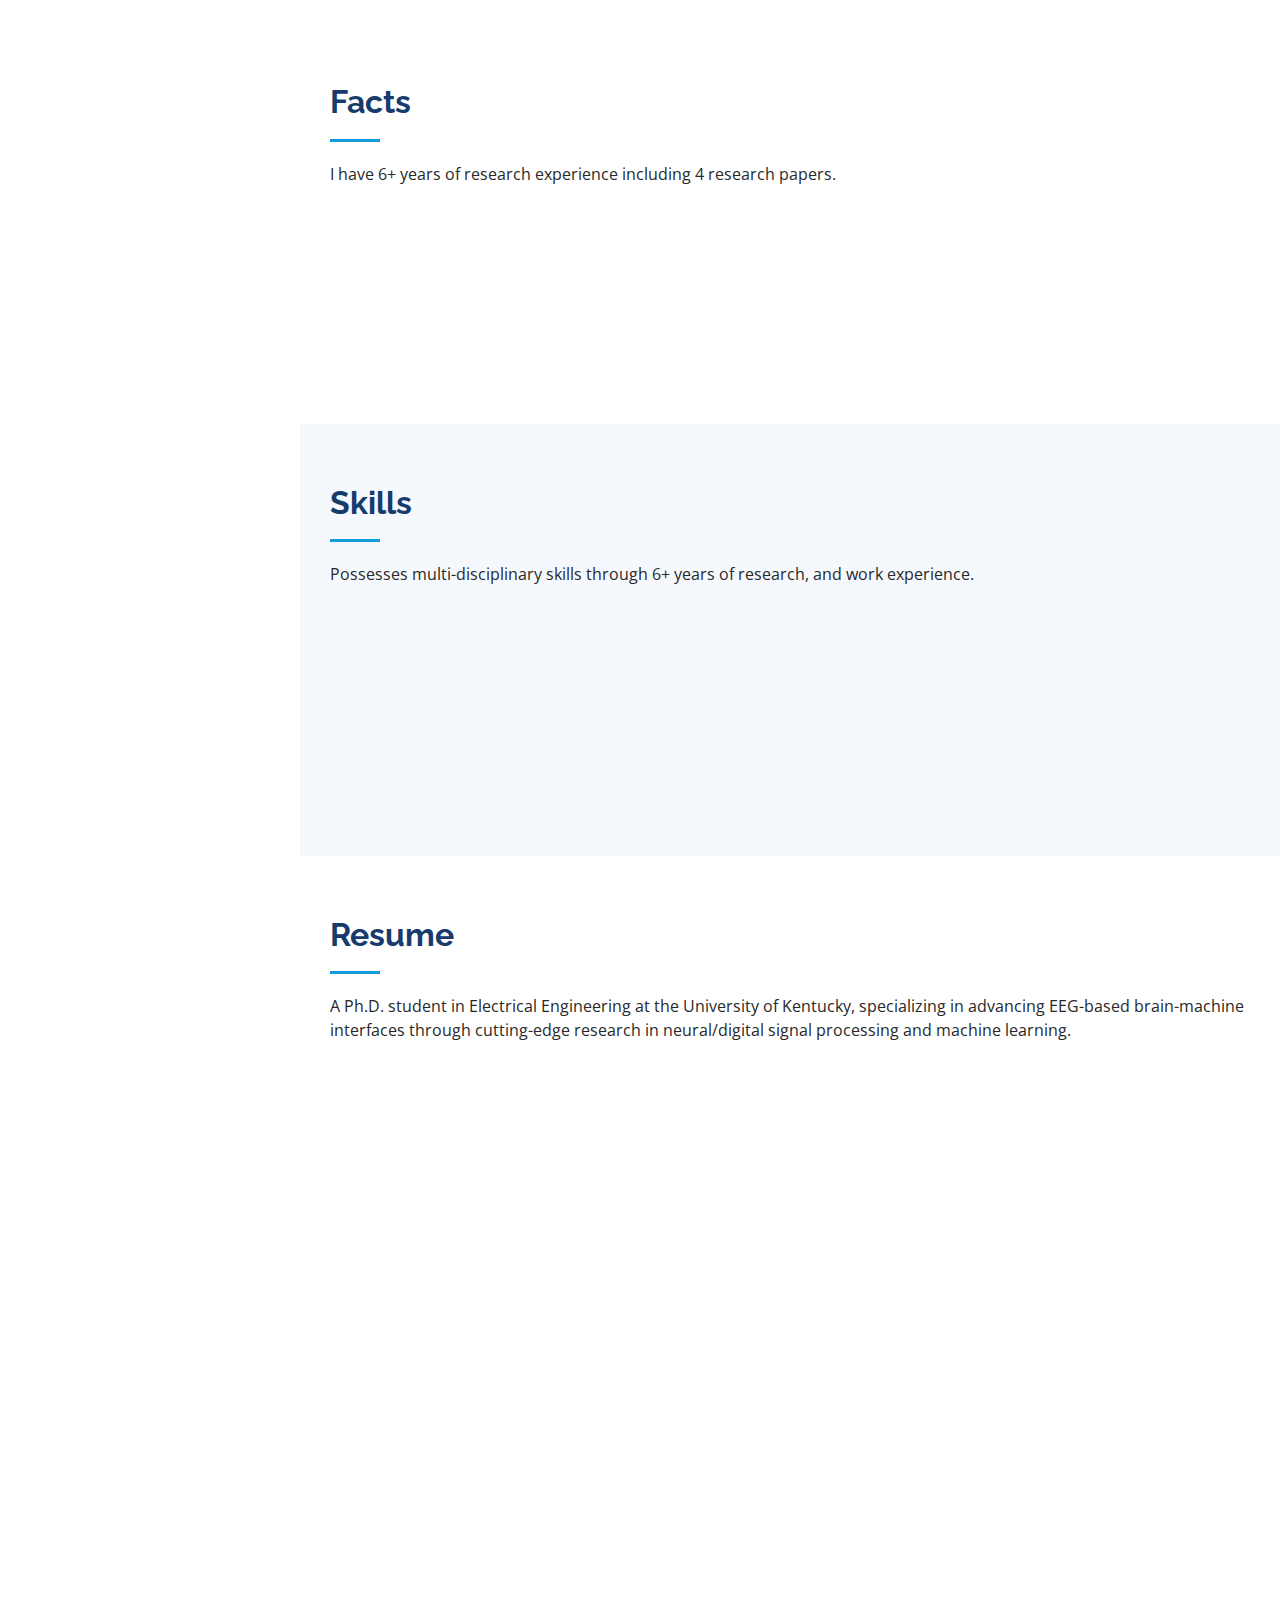
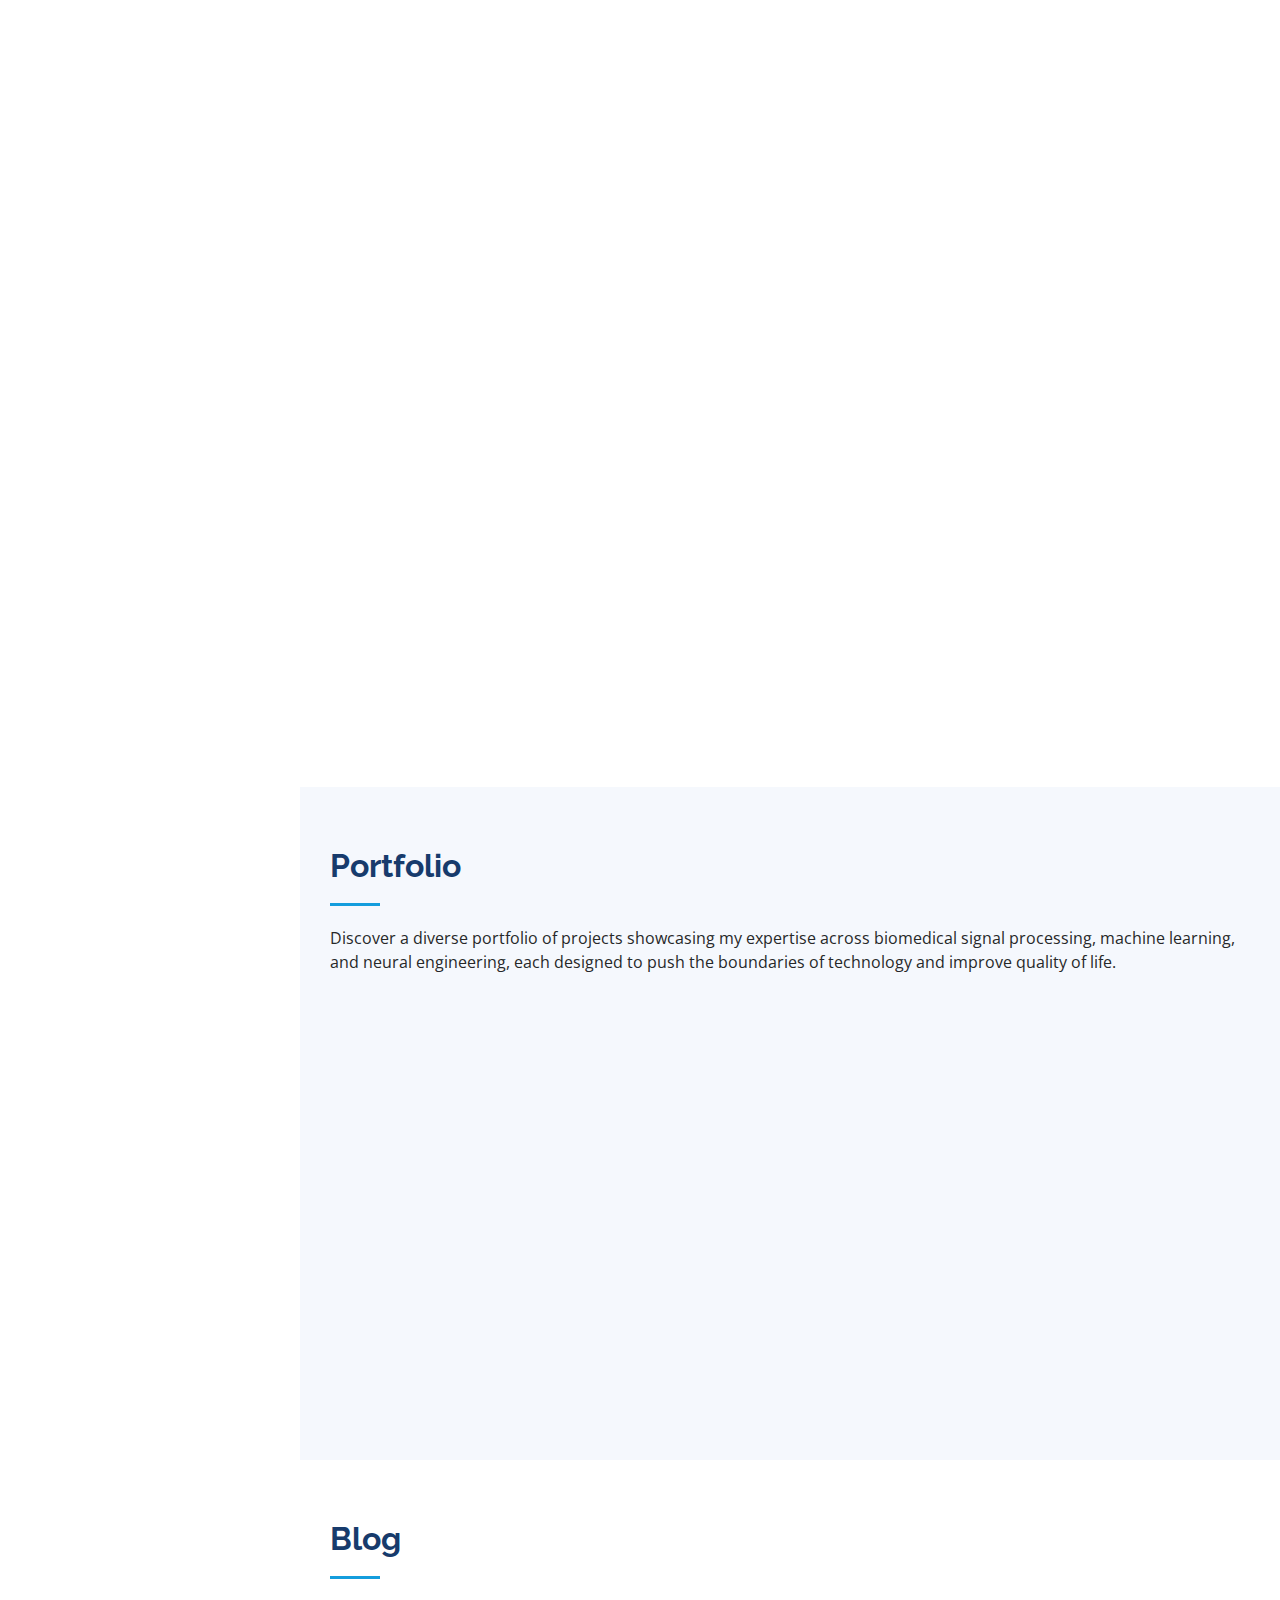
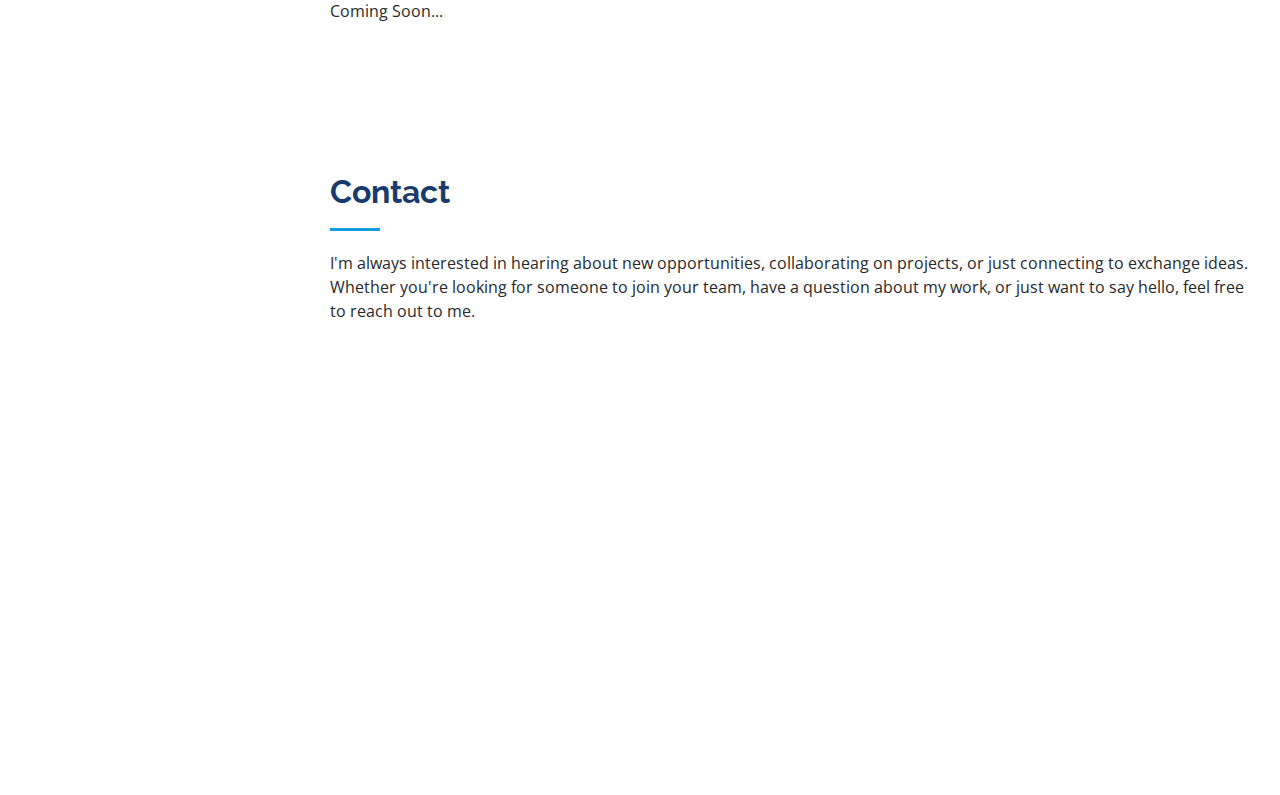
==== commit fe07dd84: "blog added" ====
--- a/index.html
+++ b/index.html
@@ -27,13 +27,6 @@
   <!-- Template Main CSS File -->
   <link href="assets/css/style.css" rel="stylesheet">
 
-  <!-- =======================================================
-  * Template Name: iPortfolio
-  * Template URL: https://bootstrapmade.com/iportfolio-bootstrap-portfolio-websites-template/
-  * Updated: Mar 17 2024 with Bootstrap v5.3.3
-  * Author: BootstrapMade.com
-  * License: https://bootstrapmade.com/license/
-  ======================================================== -->
 </head>
 <!-- END OF THE HEAD-->
 
@@ -65,6 +58,7 @@
           <li><a href="#about" class="nav-link scrollto"><i class="bx bx-user"></i> <span>About</span></a></li>
           <li><a href="#resume" class="nav-link scrollto"><i class="bx bx-file-blank"></i> <span>Resume</span></a></li>
           <li><a href="#portfolio" class="nav-link scrollto"><i class="bx bx-book-content"></i> <span>Portfolio</span></a></li>
+          <li><a href="#blog" class="nav-link scrollto"><i class="bx bx-news"></i> <span>Blog</span></a></li>
           <li><a href="#contact" class="nav-link scrollto"><i class="bx bx-envelope"></i> <span>Contact</span></a></li>
         </ul>
       </nav><!-- .nav-menu -->
@@ -358,6 +352,17 @@
       </div>
     </section><!-- End Portfolio Section -->
 
+    <!-- ======= Blog Section ======= -->
+    <section id="blog" class="blog">
+      <div class="container">
+
+        <div class="section-title">
+          <h2>Blog</h2>
+          <p>Coming Soon...</p>
+        </div>
+
+      </div>
+    </section><!-- End Blog Section -->
 
     <!-- ======= Contact Section ======= -->
     <section id="contact" class="contact">
@@ -395,7 +400,6 @@
         
 
         </div>
-
       </div>
     </section><!-- End Contact Section -->
 
@@ -405,14 +409,7 @@
   <footer id="footer">
     <div class="container">
       <div class="copyright">
-        &copy; Copyright <strong><span>Bhoj Raj Thapa</span></strong>
-      </div>
-      <div class="credits">
-        <!-- All the links in the footer should remain intact. -->
-        <!-- You can delete the links only if you purchased the pro version. -->
-        <!-- Licensing information: https://bootstrapmade.com/license/ -->
-        <!-- Purchase the pro version with working PHP/AJAX contact form: https://bootstrapmade.com/iportfolio-bootstrap-portfolio-websites-template/ -->
-        Designed using the template by <a href="https://bootstrapmade.com/">BootstrapMade</a>
+        &copy; Copyright <strong><span> 2024<br> Bhoj Raj Thapa</span></strong>
       </div>
     </div>
   </footer><!-- End  Footer -->
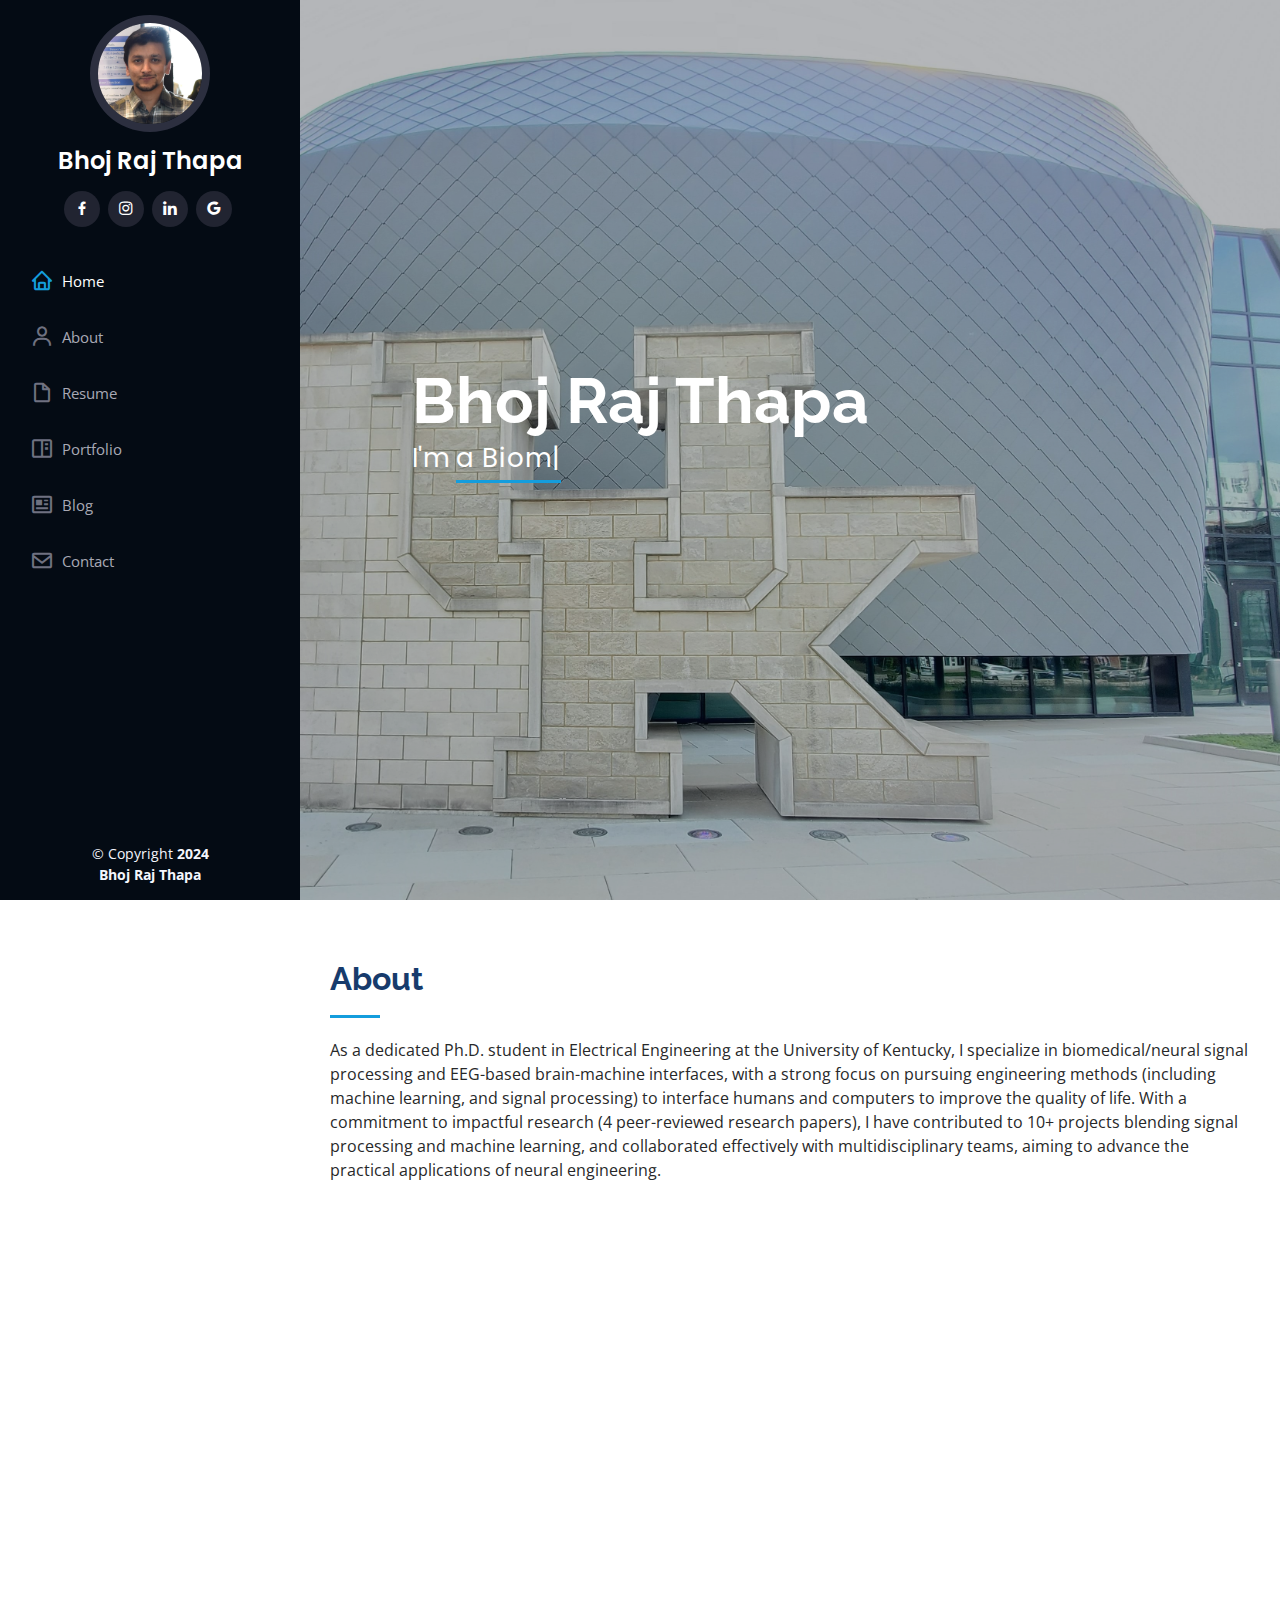
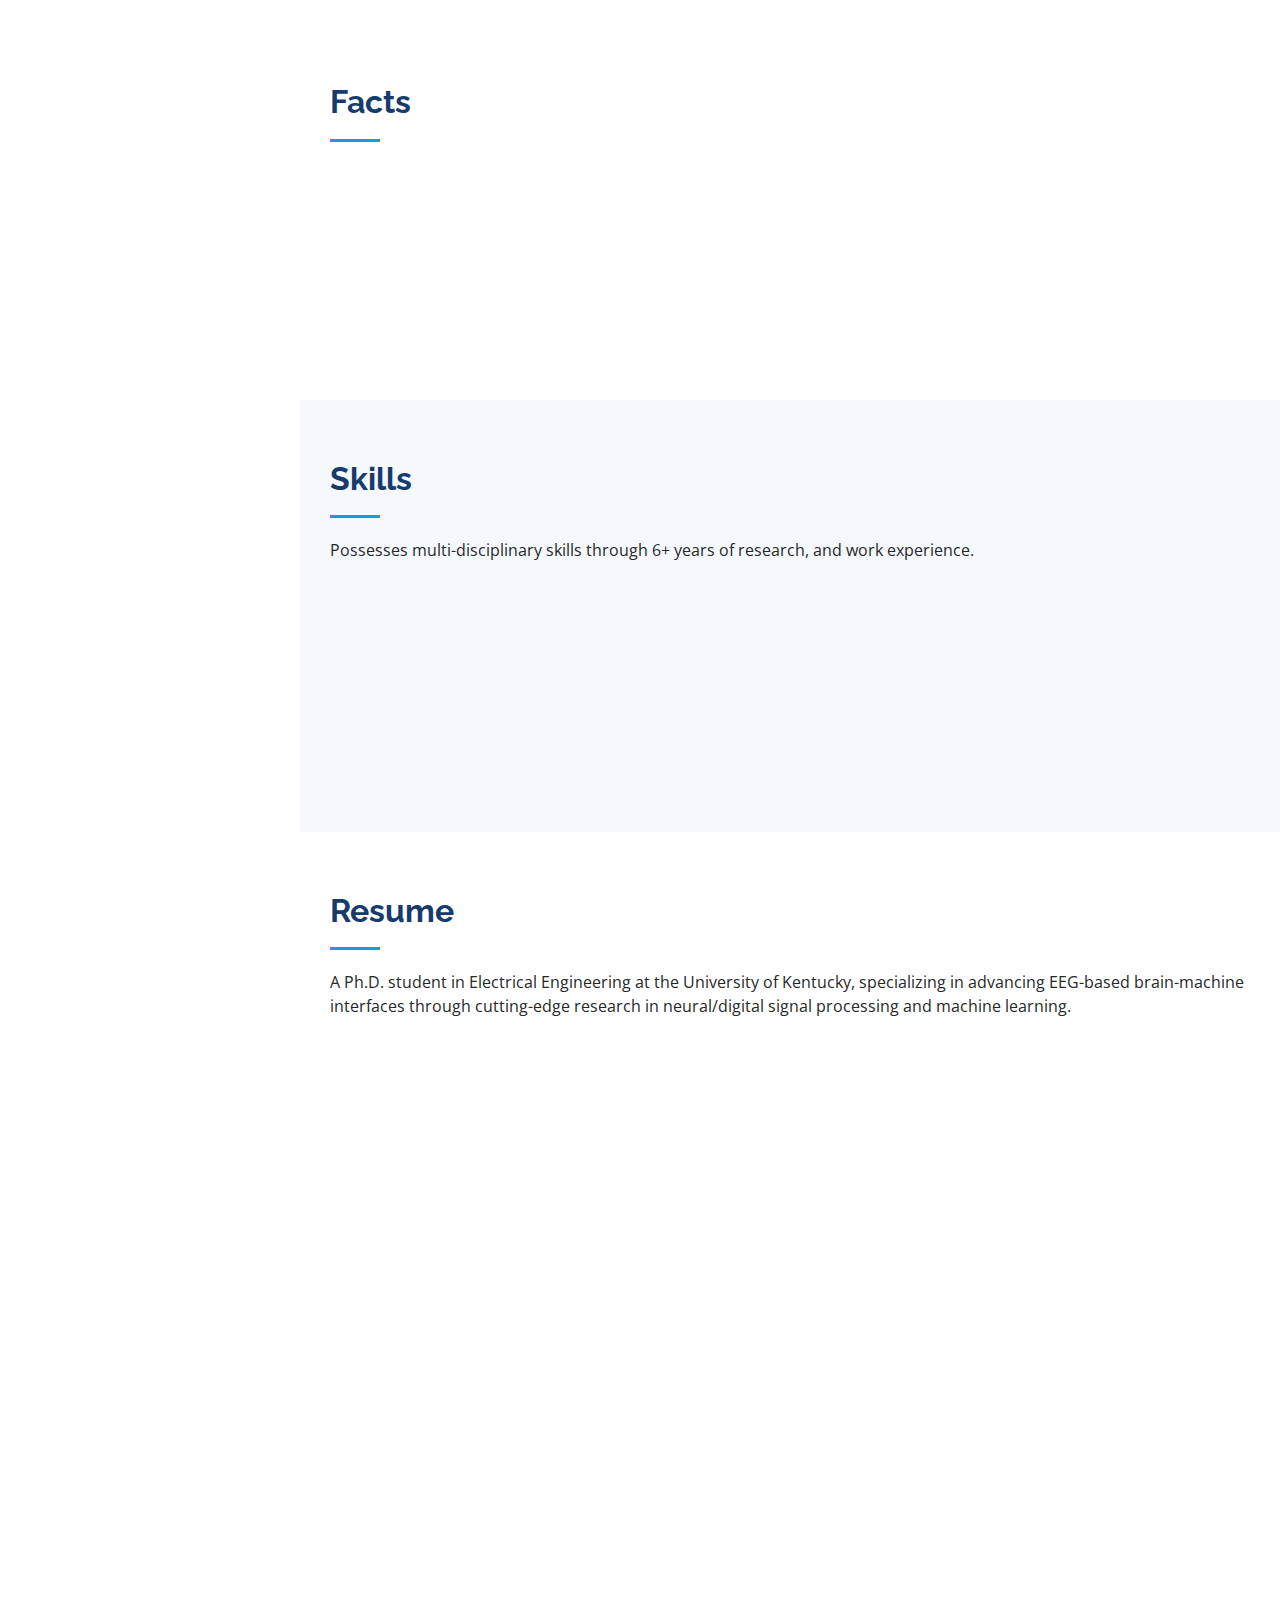
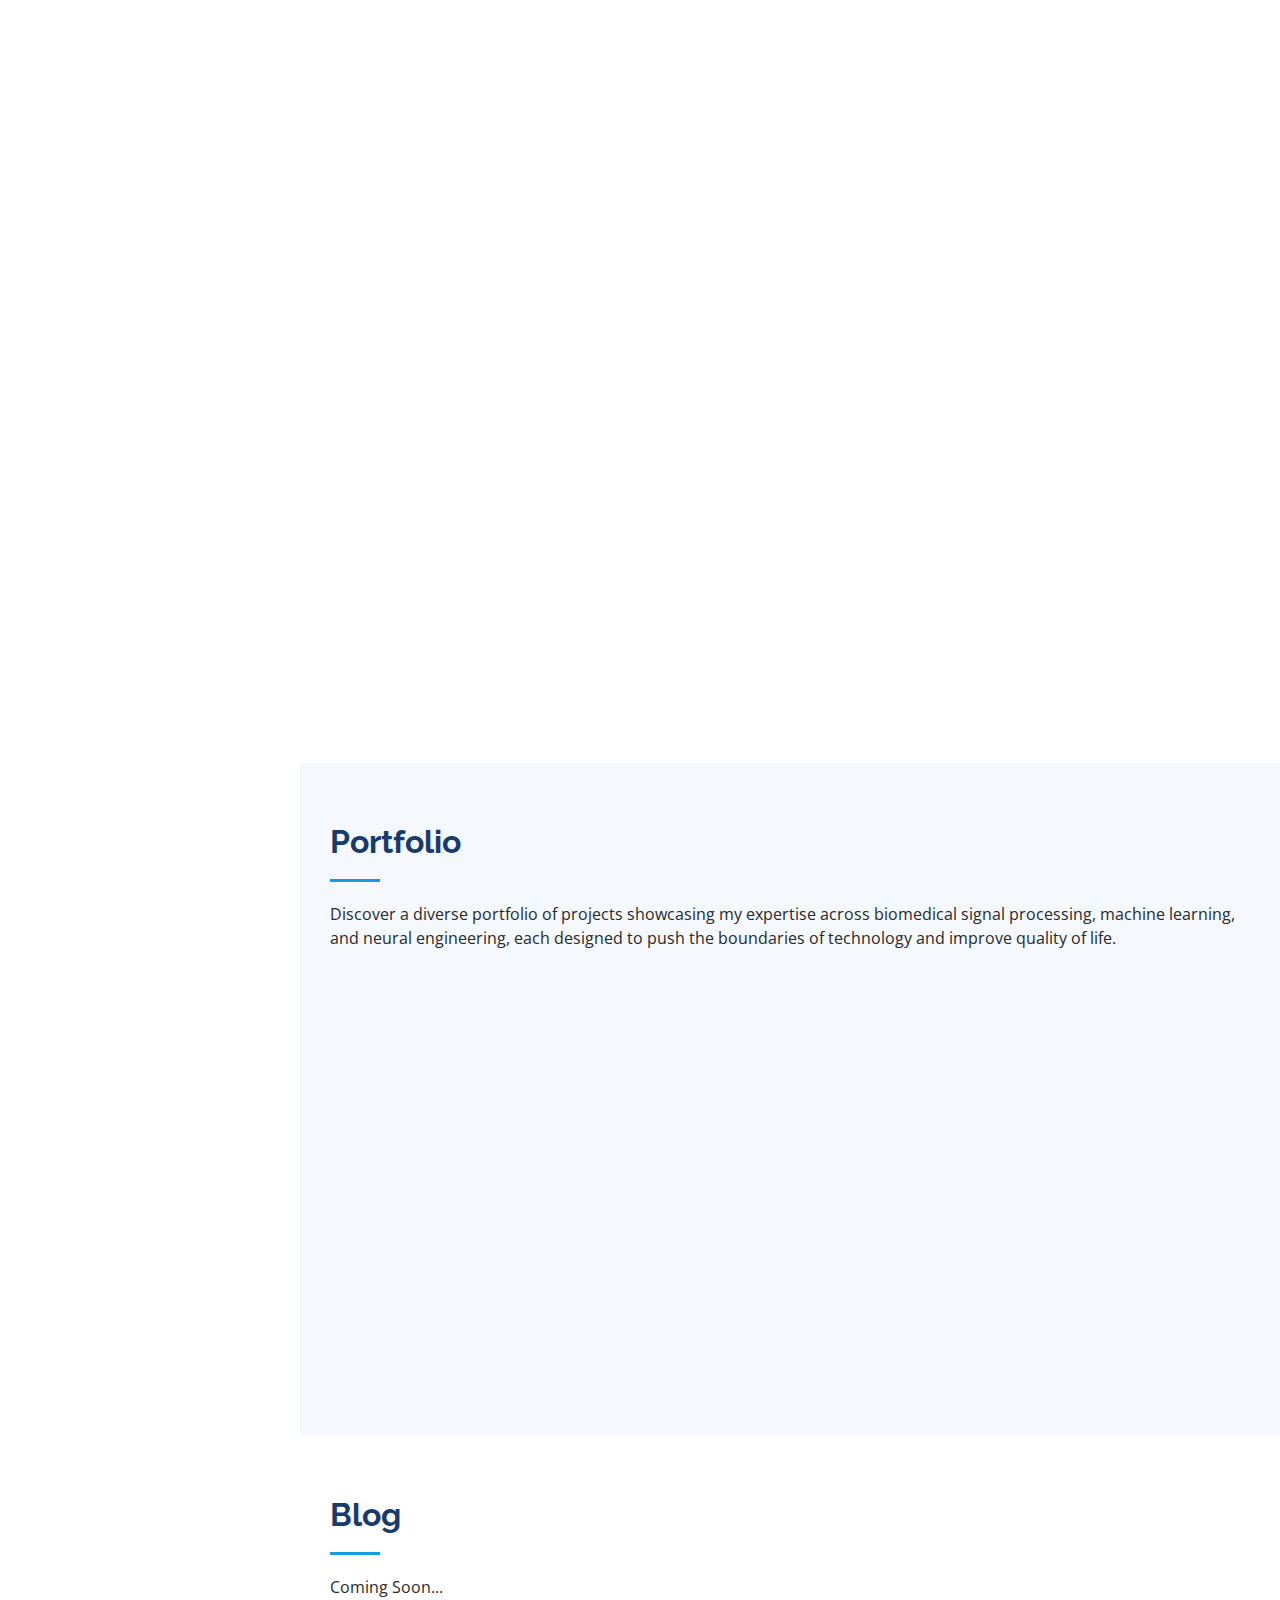
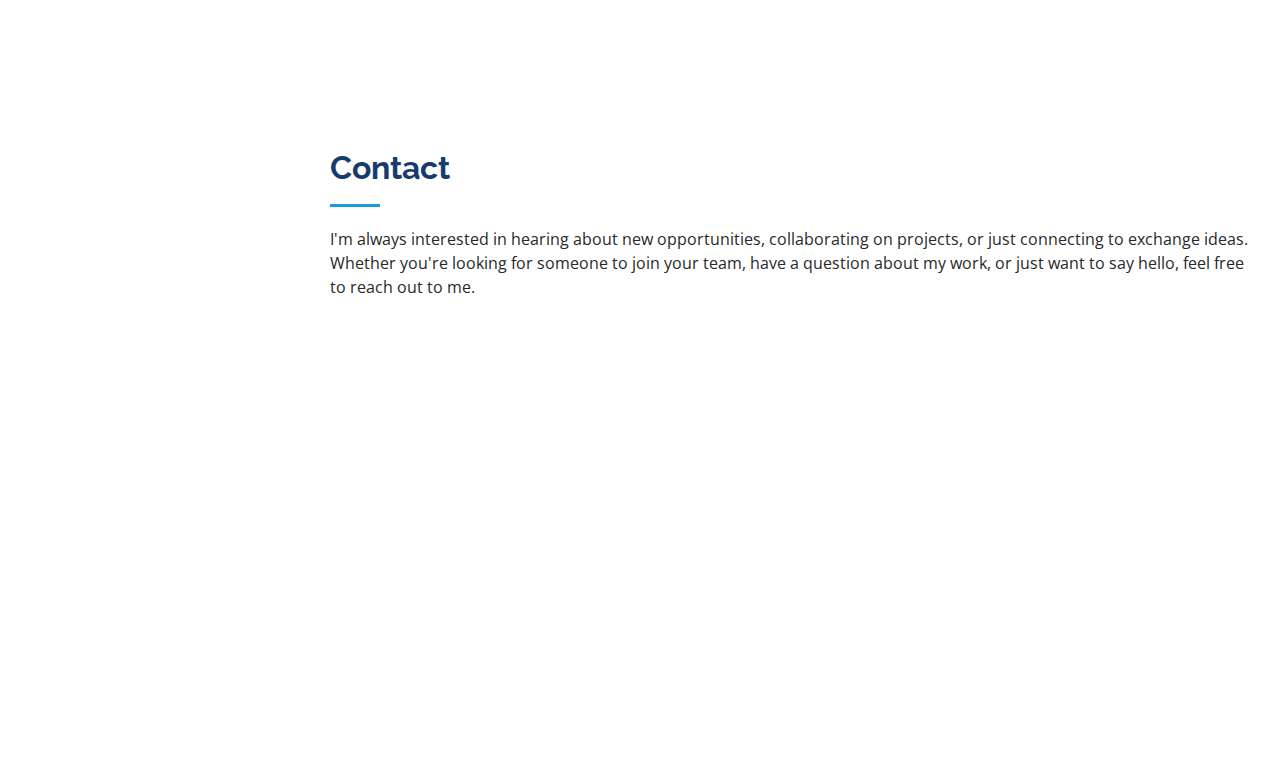
==== commit b2d577d8: "facts description removed" ====
--- a/index.html
+++ b/index.html
@@ -123,7 +123,6 @@
 
         <div class="section-title">
           <h2>Facts</h2>
-          <p>I have 6+ years of research experience including 4 research papers.</p>
         </div>
 
         <div class="row no-gutters">
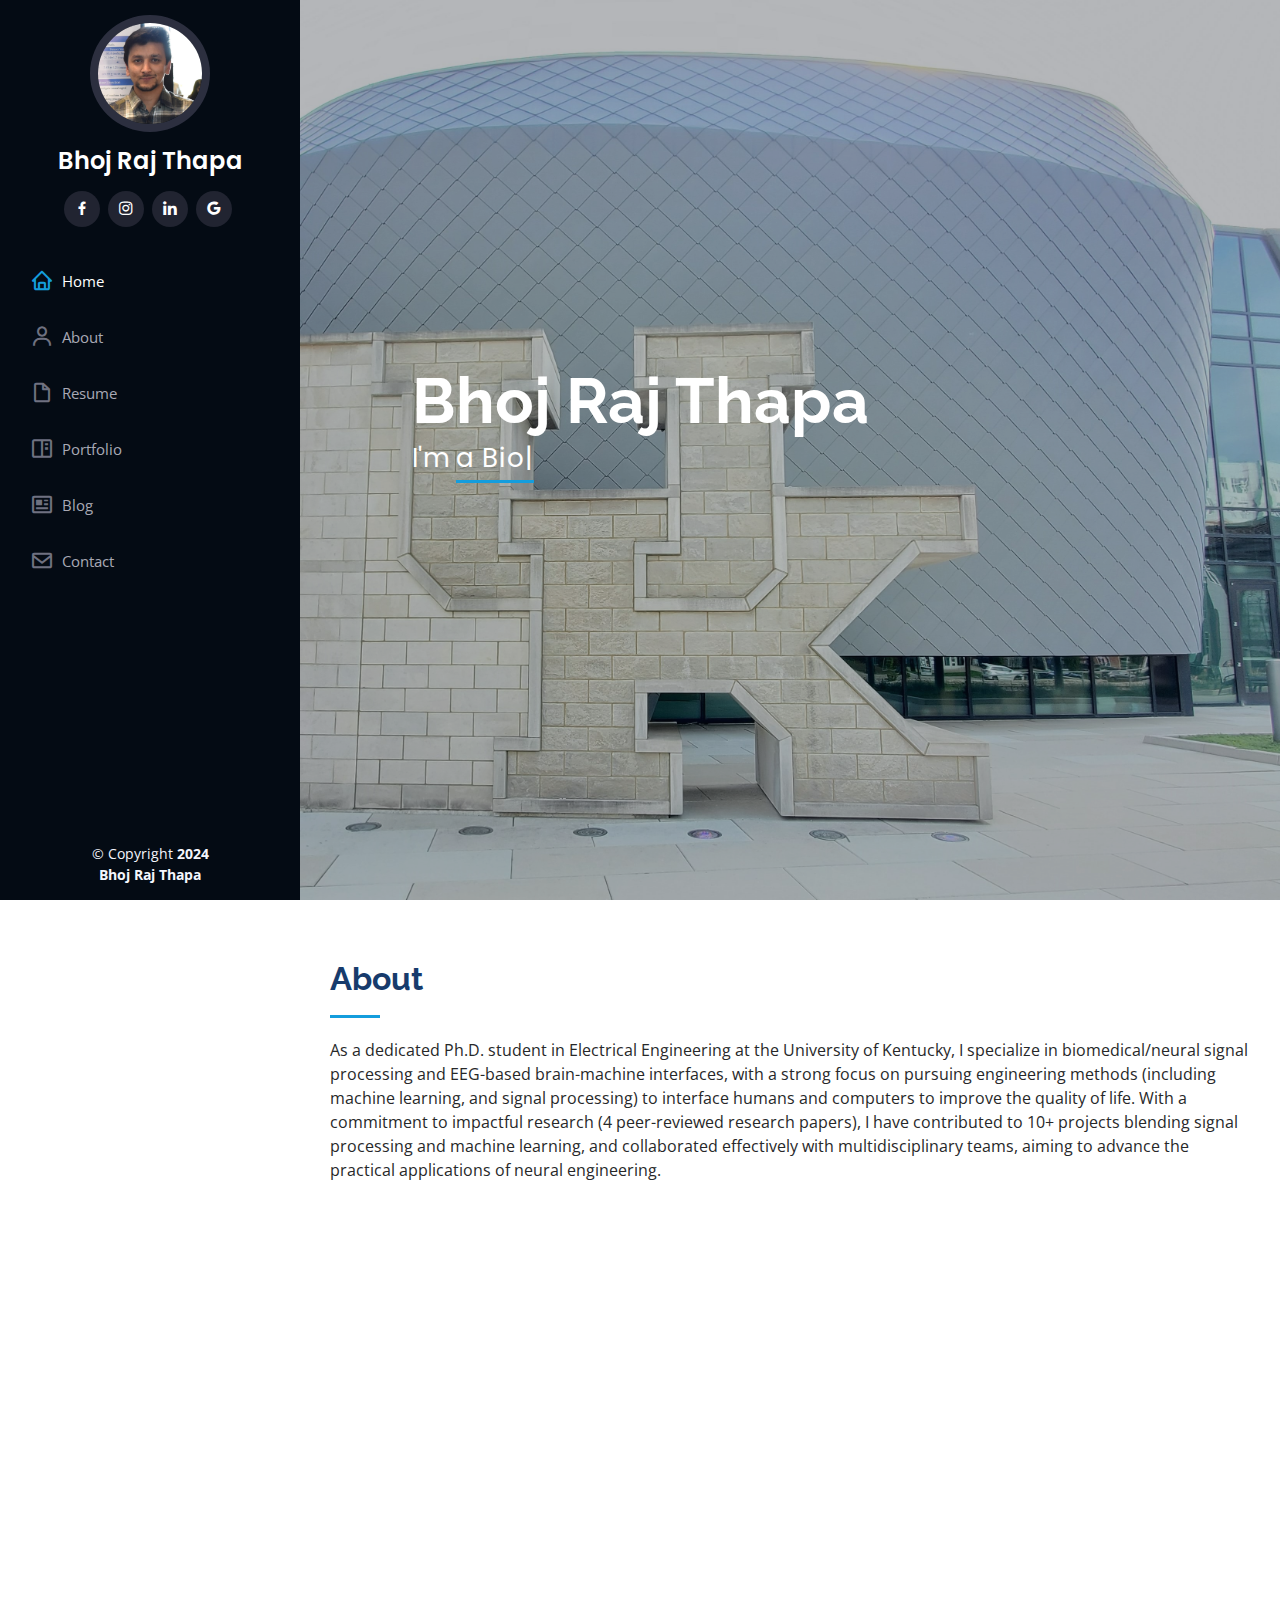
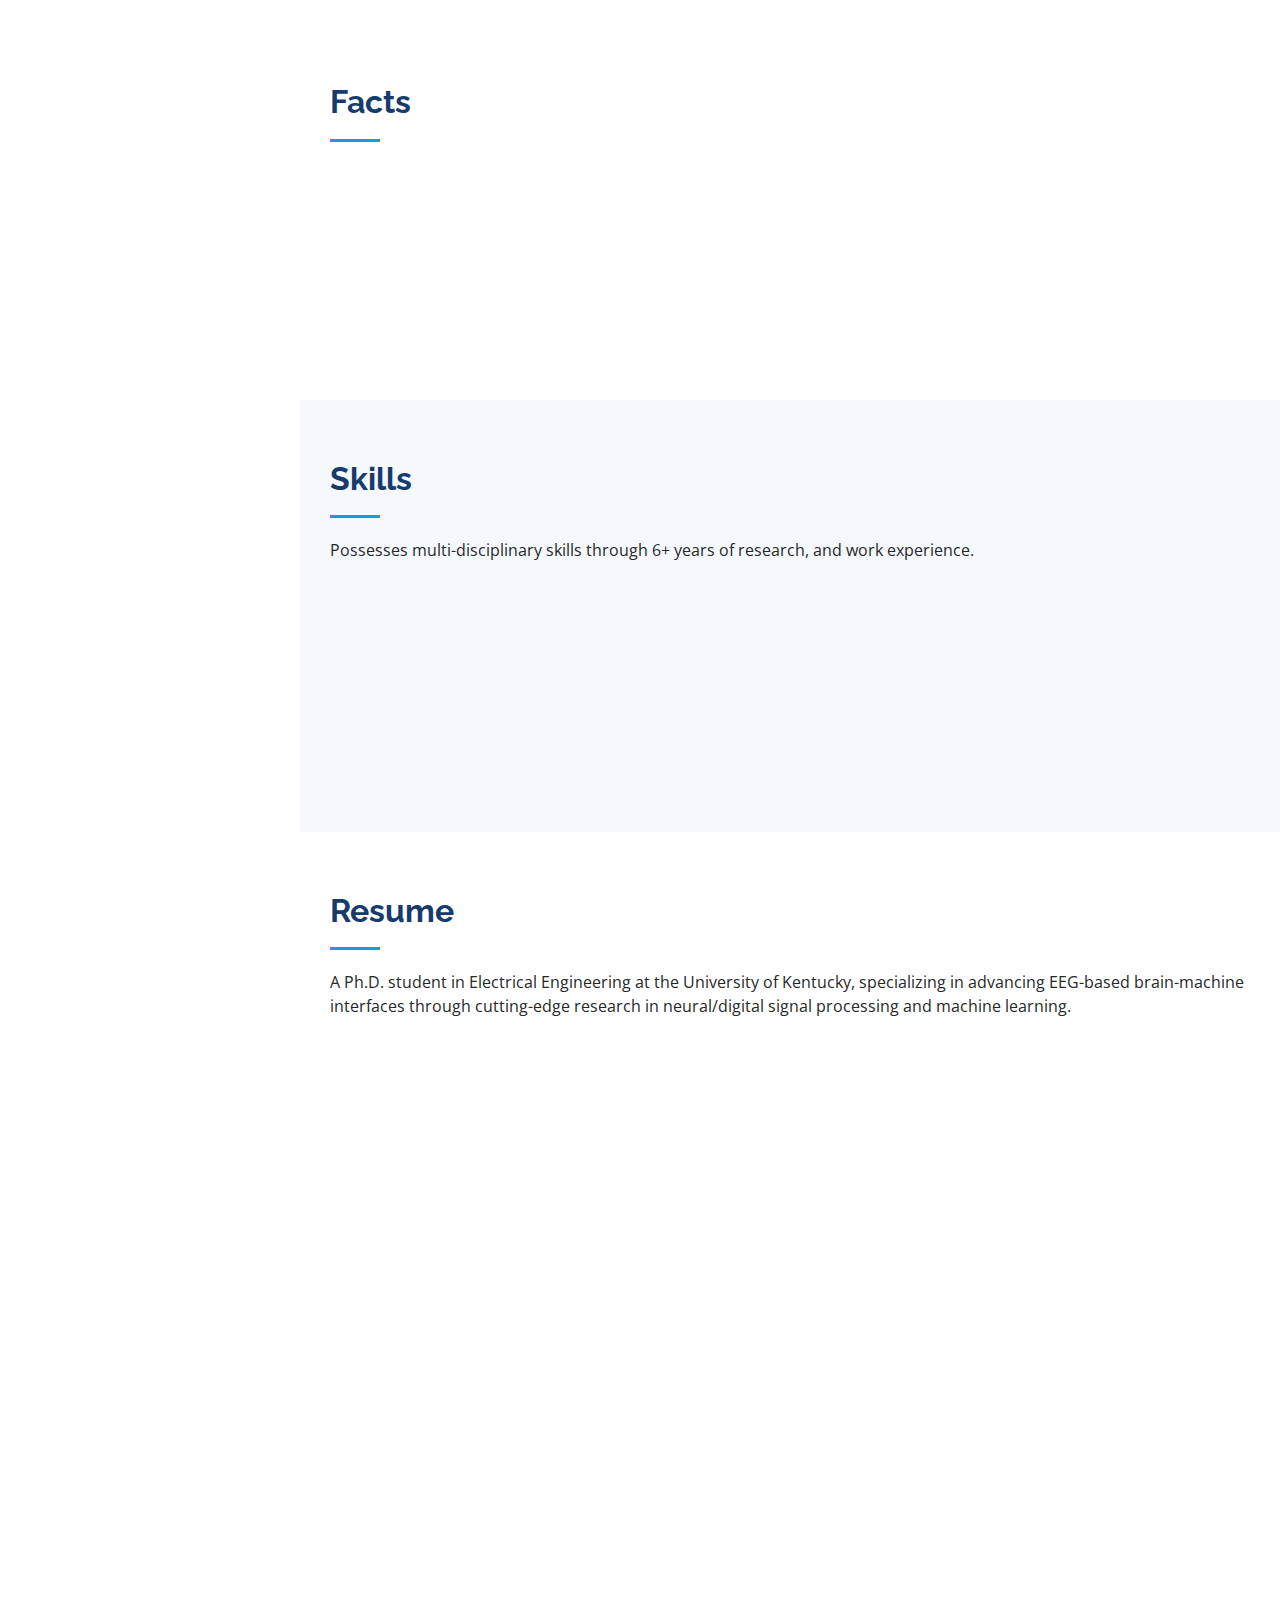
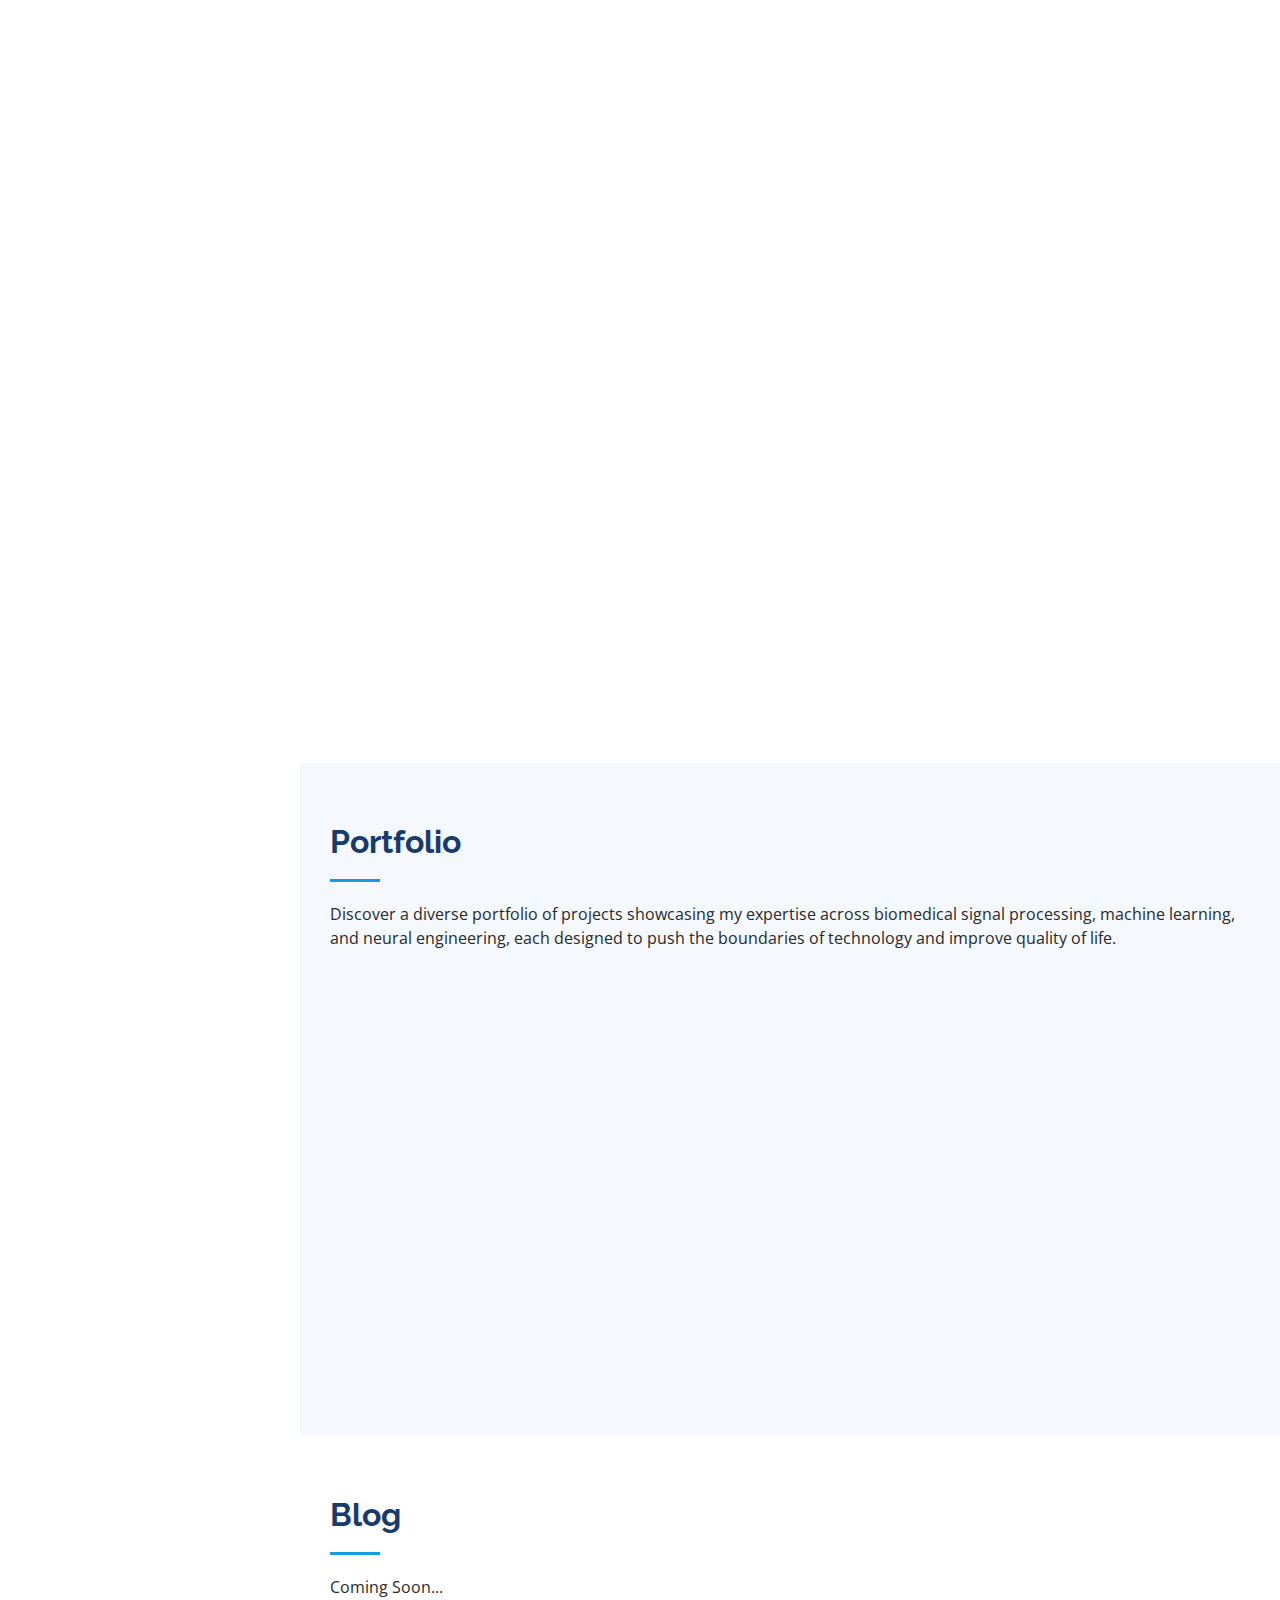
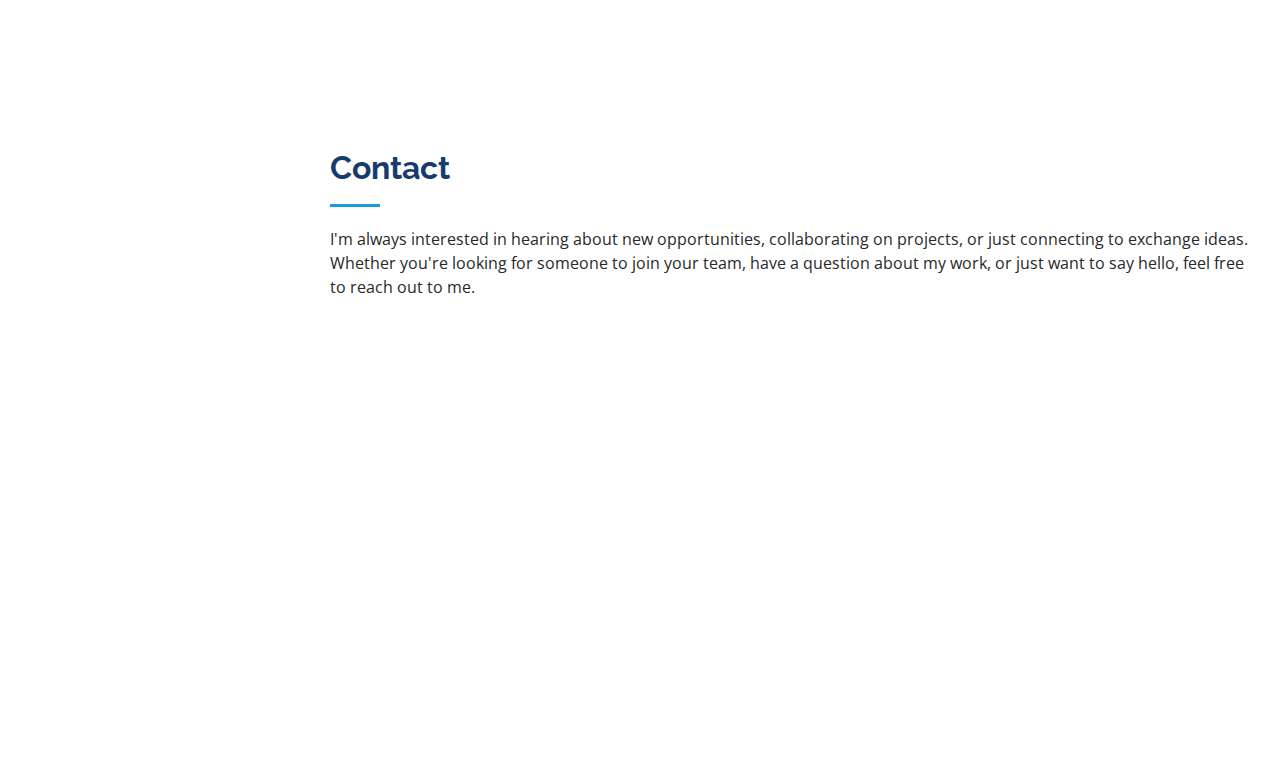
==== commit c45722a7: "deleted pictures" ====
--- a/index.html
+++ b/index.html
@@ -4,14 +4,12 @@
 <head>
   <meta charset="utf-8">
   <meta content="width=device-width, initial-scale=1.0" name="viewport">
-
   <title>Bhoj Raj Thapa</title>
   <meta content="" name="description">
   <meta content="" name="keywords">
 
   <!-- Favicons -->
   <link href="images/PhotoToDrBae.jpg" rel="icon">
-  <link href="assets/img/apple-touch-icon.png" rel="apple-touch-icon">
 
   <!-- Google Fonts -->
   <link href="https://fonts.googleapis.com/css?family=Open+Sans:300,300i,400,400i,600,600i,700,700i|Raleway:300,300i,400,400i,500,500i,600,600i,700,700i|Poppins:300,300i,400,400i,500,500i,600,600i,700,700i" rel="stylesheet">
@@ -40,7 +38,6 @@
   <!-- ======= Header ======= -->
   <header id="header">
     <div class="d-flex flex-column">
-
       <div class="profile">
         <img src="images/DSC_0127_PP.JPG" alt="" class="img-fluid rounded-circle">
         <h1 class="text-light"><a href="index.html">Bhoj Raj Thapa</a></h1>
@@ -48,7 +45,7 @@
           <a href="https://www.facebook.com/starlight1st" class="facebook"><i class="bx bxl-facebook"></i></a>
           <a href="https://www.instagram.com/anzan_thapa/" class="instagram"><i class="bx bxl-instagram"></i></a>
           <a href="https://www.linkedin.com/in/anzanthapa/" class="linkedin"><i class="bx bxl-linkedin"></i></a>
-          <a href="https://scholar.google.com/scholar?hl=en&as_sdt=0%2C18&q=bhoj+raj+thapa&oq=" class="Scholar"><i class="bx bxl-google"></i></a>
+          <a href="https://scholar.google.com/scholar?hl=en&as_sdt=0%2C18&q=bhoj+raj+thapa&oq=" class="scholar"><i class="bx bxl-google"></i></a>
         </div>
       </div>
 
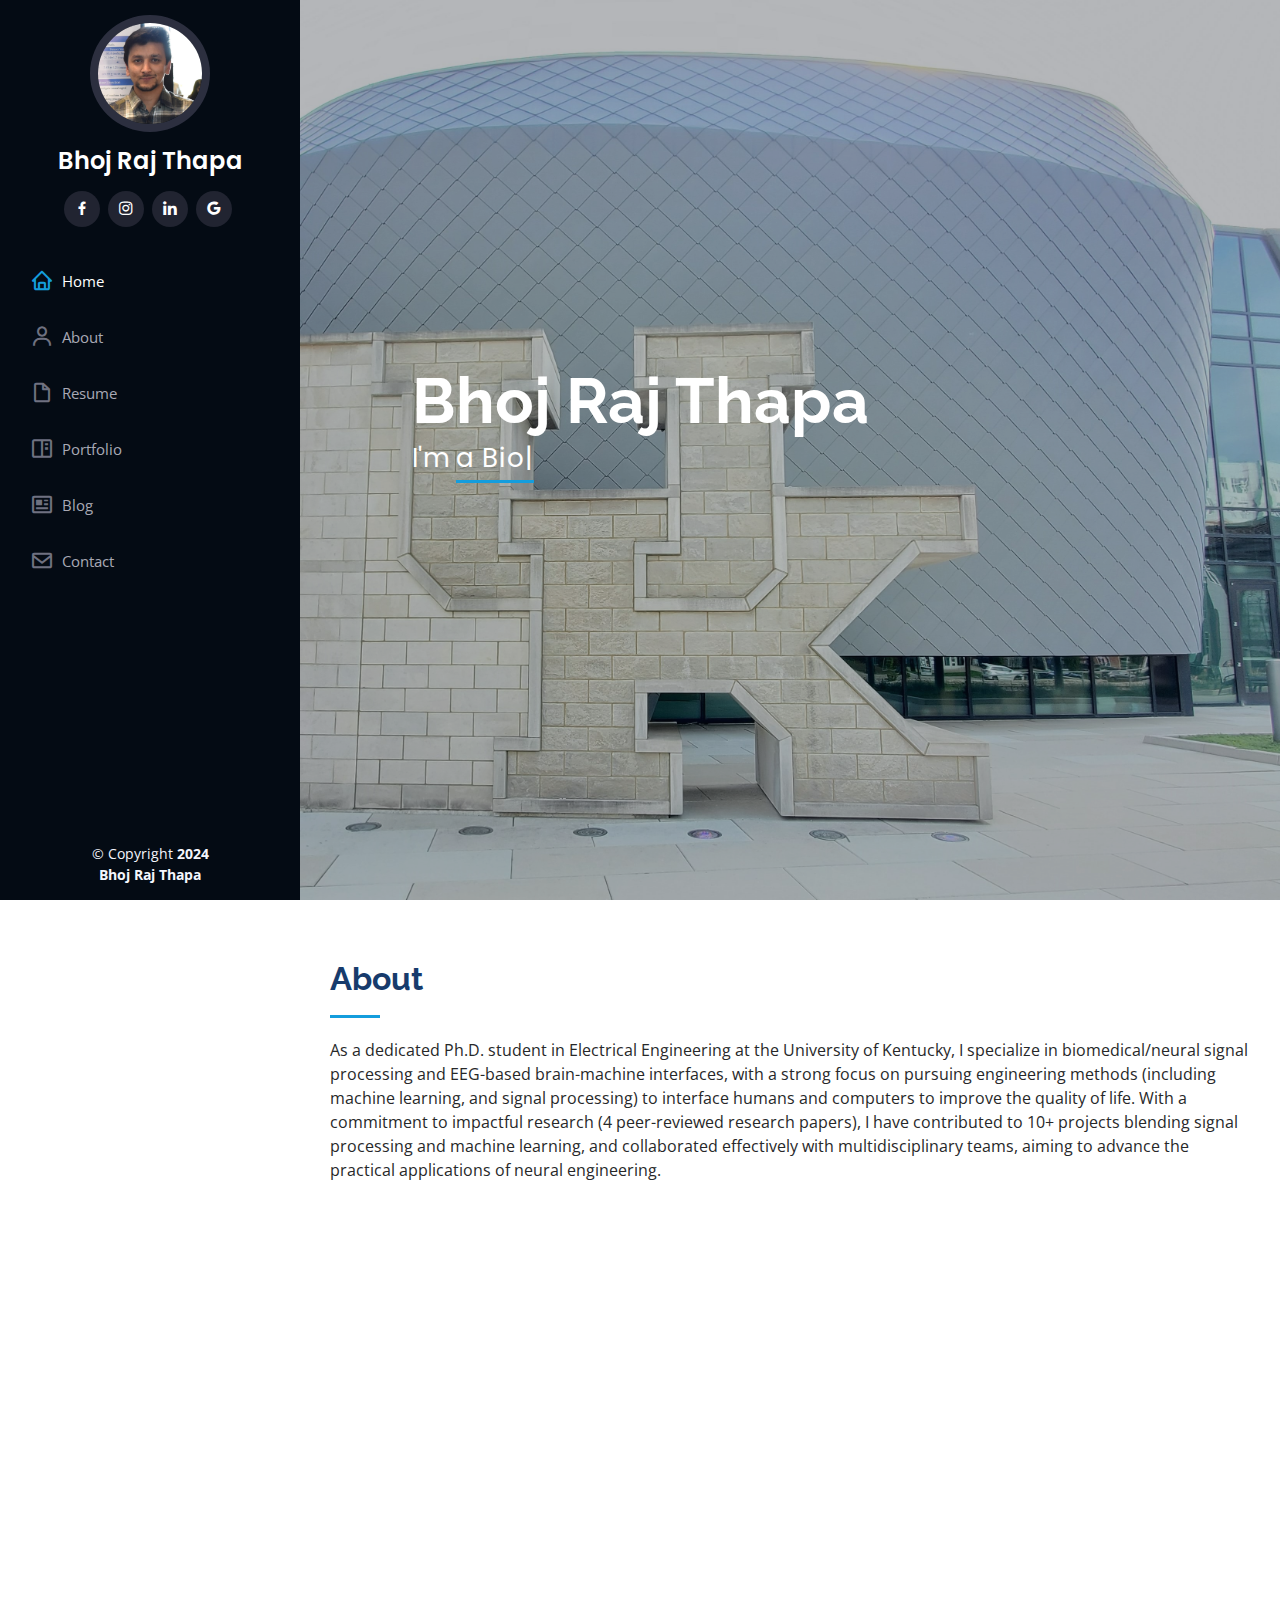
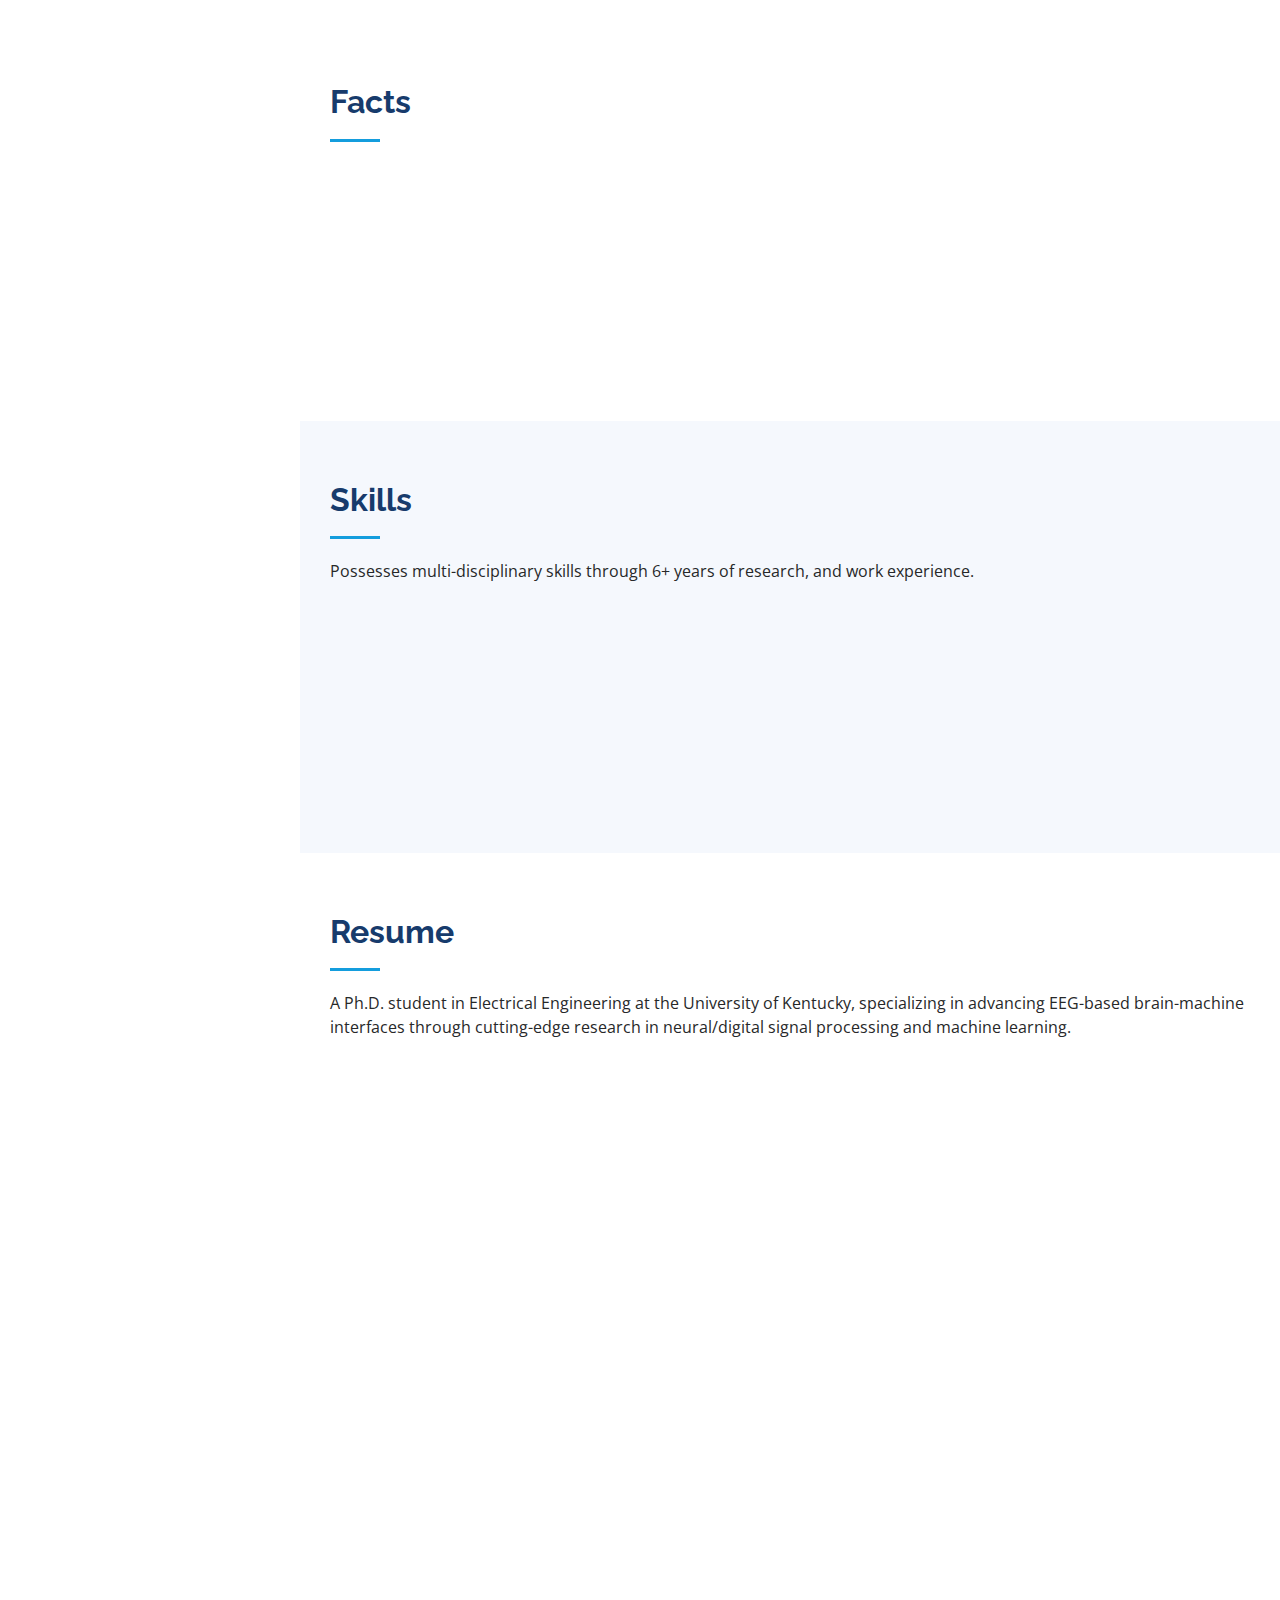
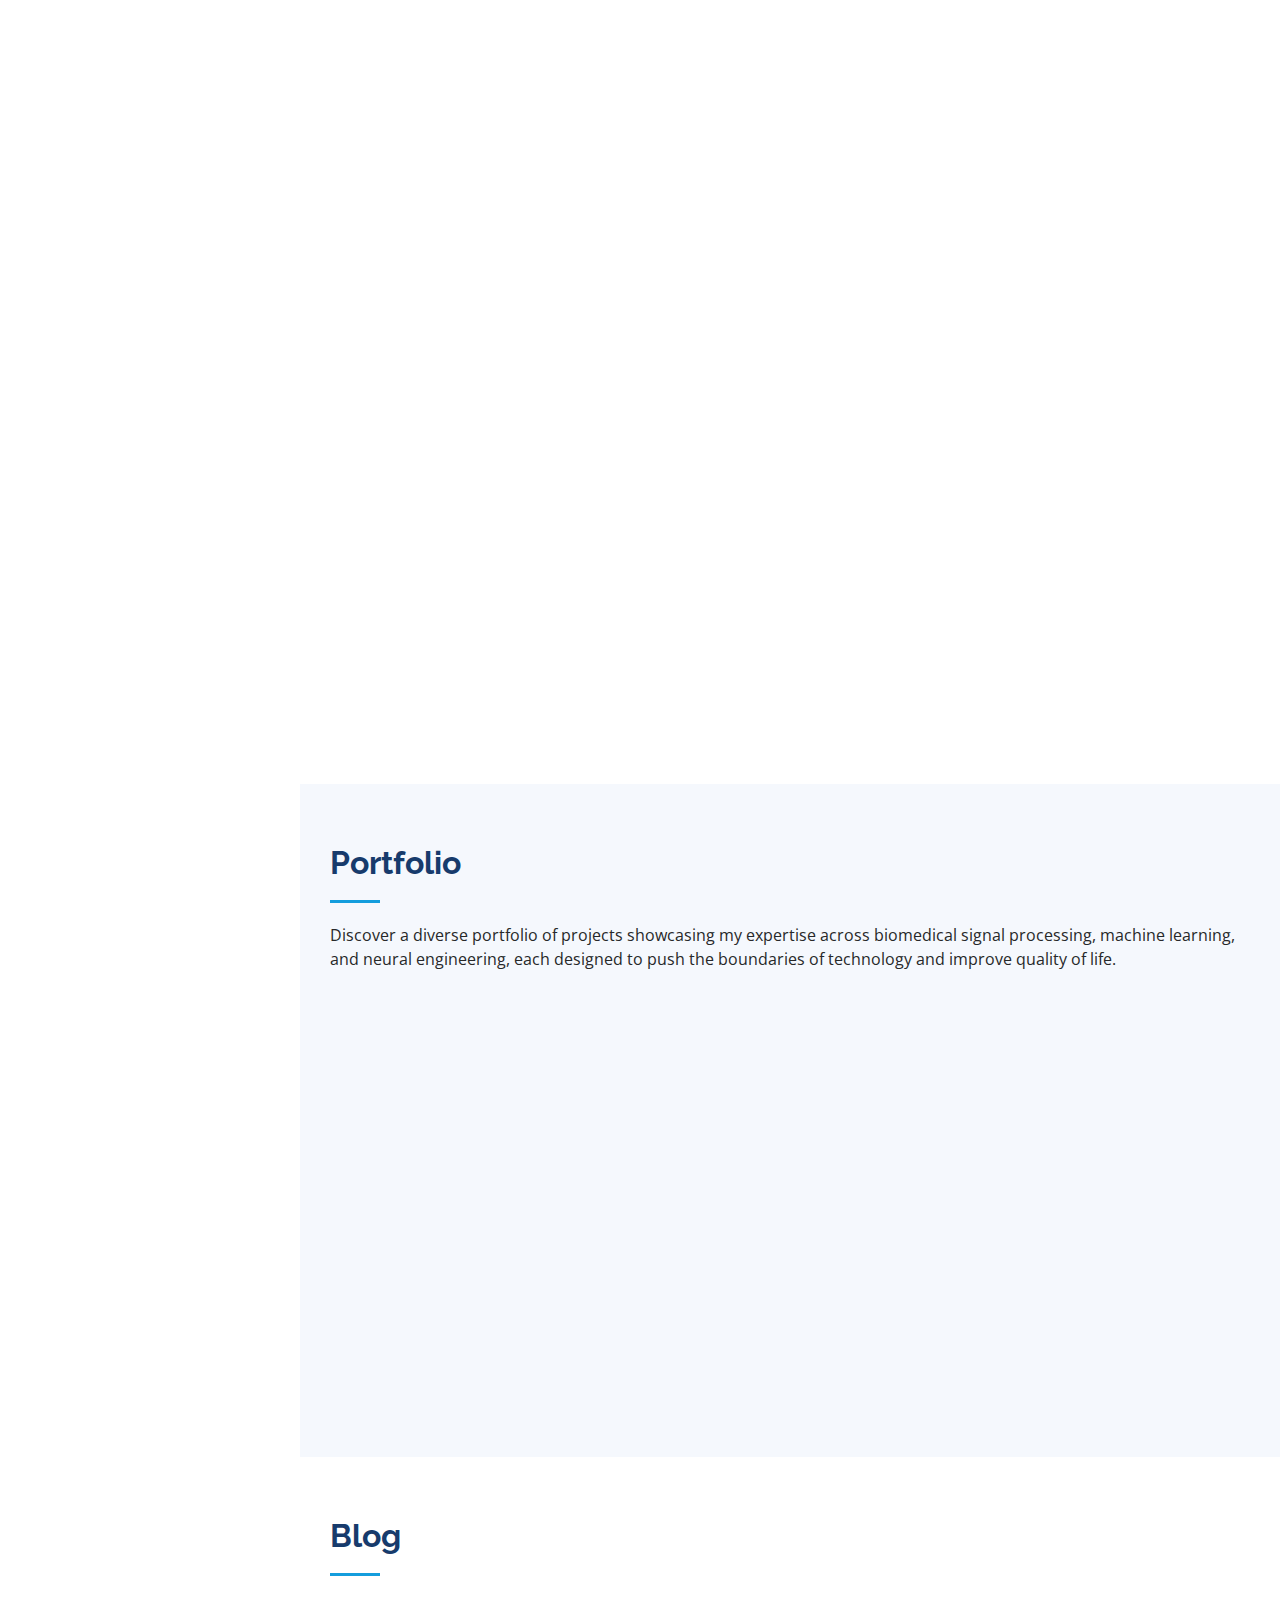
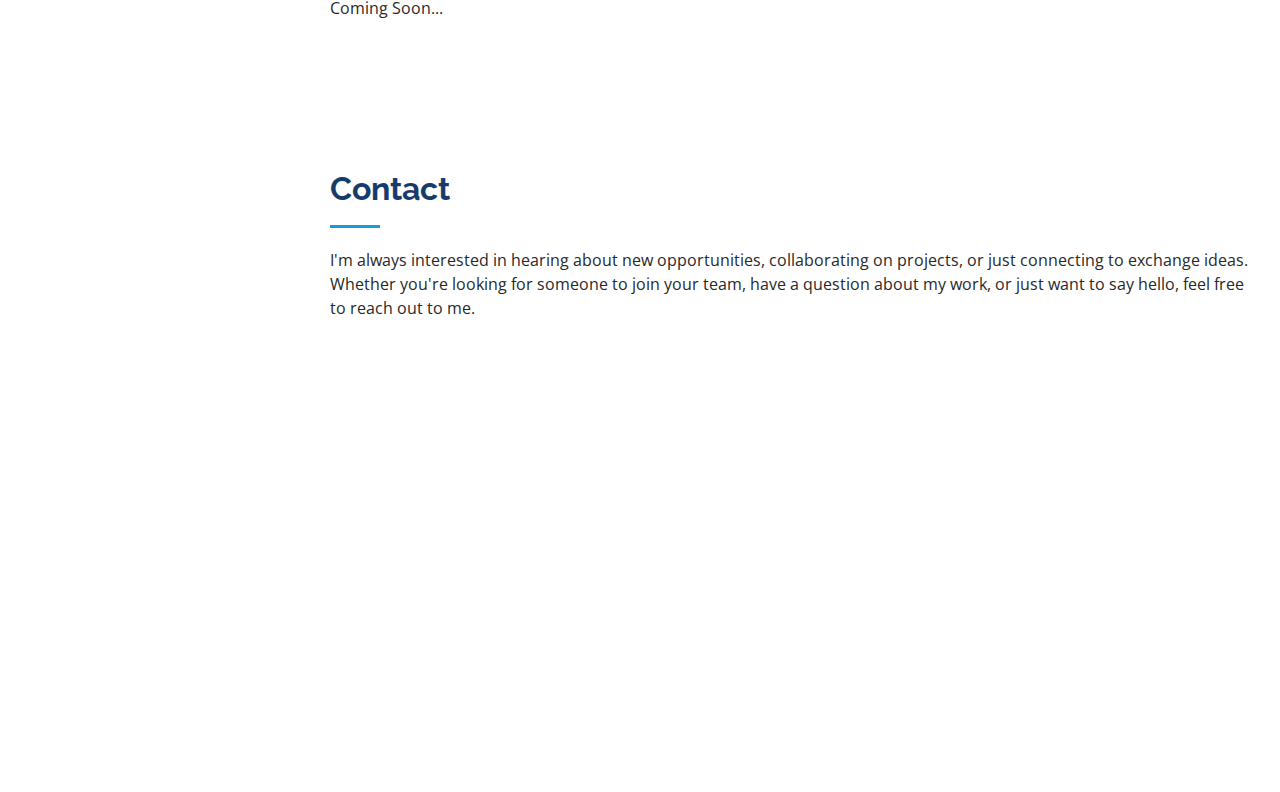
==== commit d3bee842: "index update" ====
--- a/index.html
+++ b/index.html
@@ -66,7 +66,7 @@
   <section id="hero" class="d-flex flex-column justify-content-center align-items-center">
     <div class="hero-container" data-aos="fade-in" data-aos-duration="100">
       <h1>Bhoj Raj Thapa</h1>
-      <p>I'm <span class="typed" data-typed-items="a Biomedical Signal Processing Engineer, a Brain-Machine Interface Researcher, a Chess Player"></span></p>
+      <p>I'm <span class="typed" data-typed-items="a Biomedical Signal Processing Engineer, a Machine Learning Engineer, a Brain-Machine Interface Researcher, a Chess Player"></span></p>
     </div>
   </section><!-- End Hero -->
 
@@ -136,7 +136,7 @@
             <div class="count-box">
               <i class="bi bi-journal-richtext"></i>
               <span data-purecounter-start="0" data-purecounter-end="4" data-purecounter-duration="1" class="purecounter"></span>
-              <p><strong>Peer-reviewed Papers</strong></p>
+              <p><strong>Peer-reviewed Research Papers</strong></p>
             </div>
           </div>
 
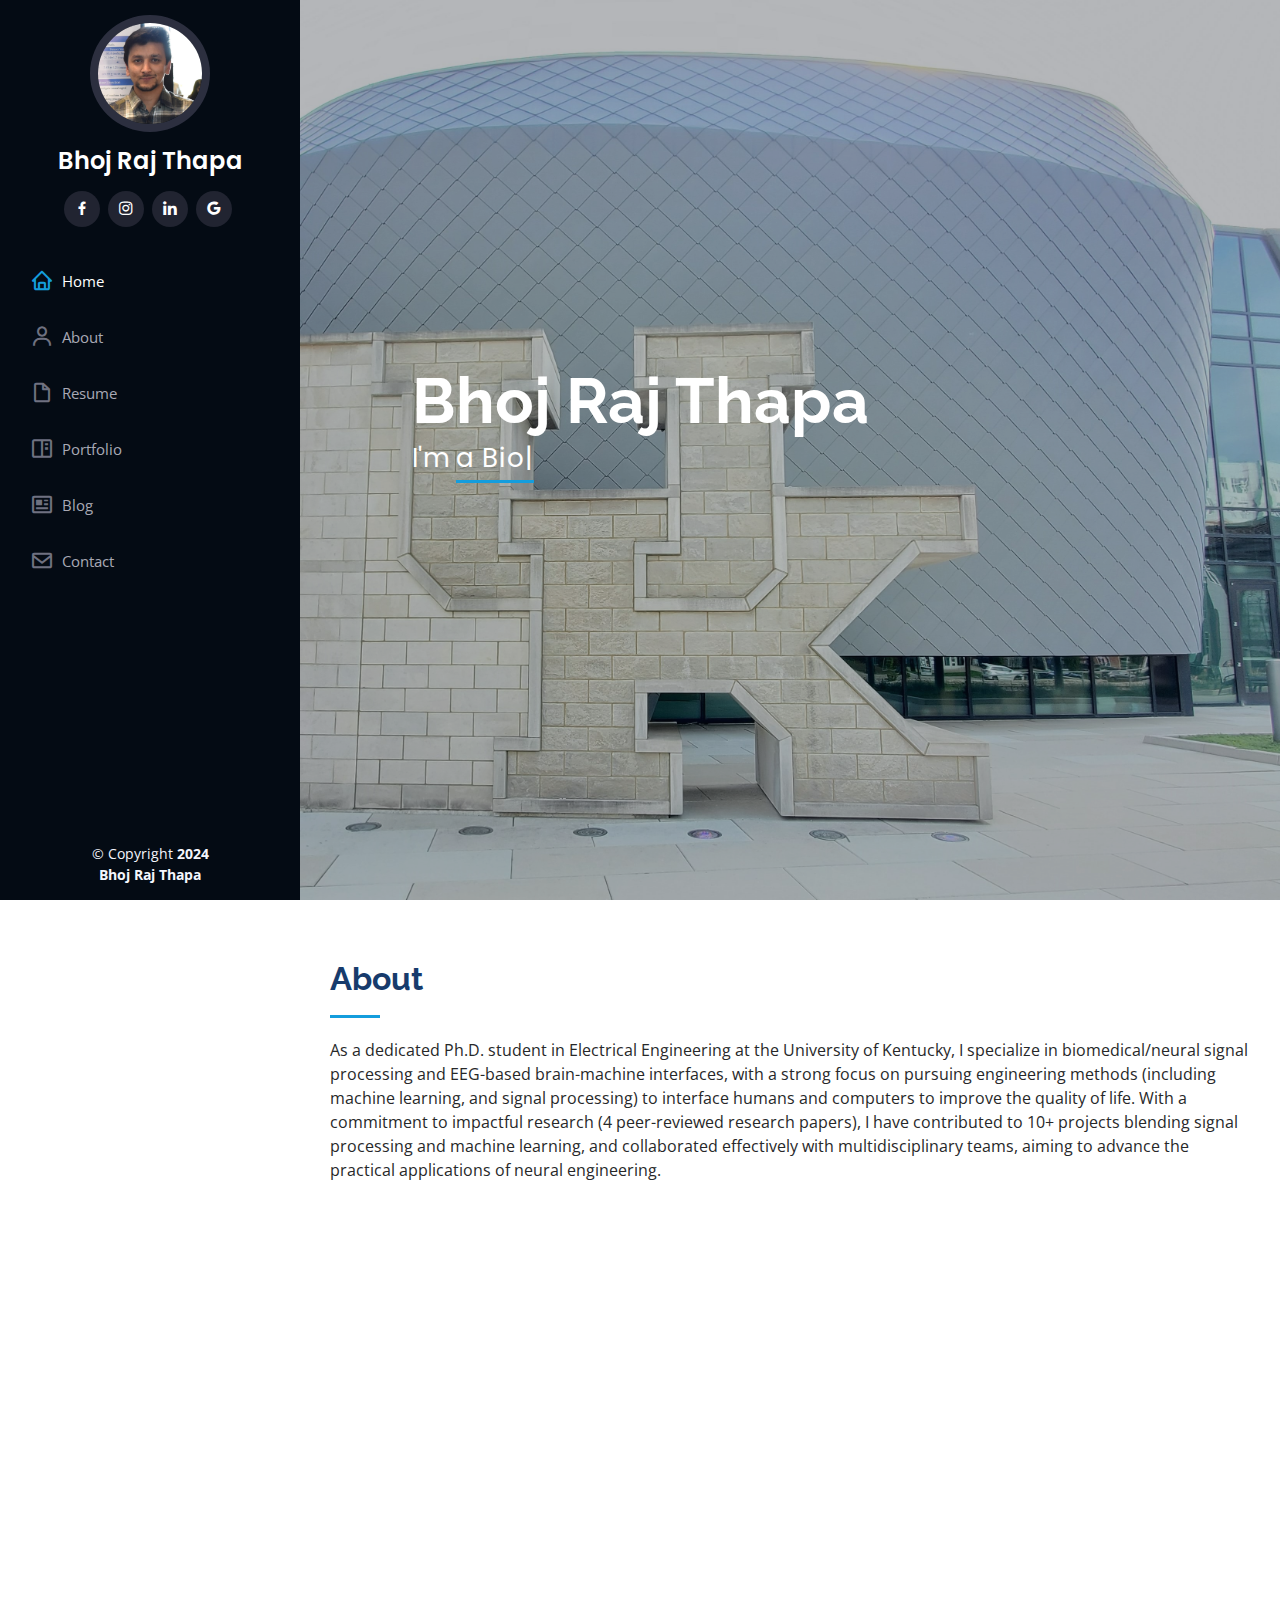
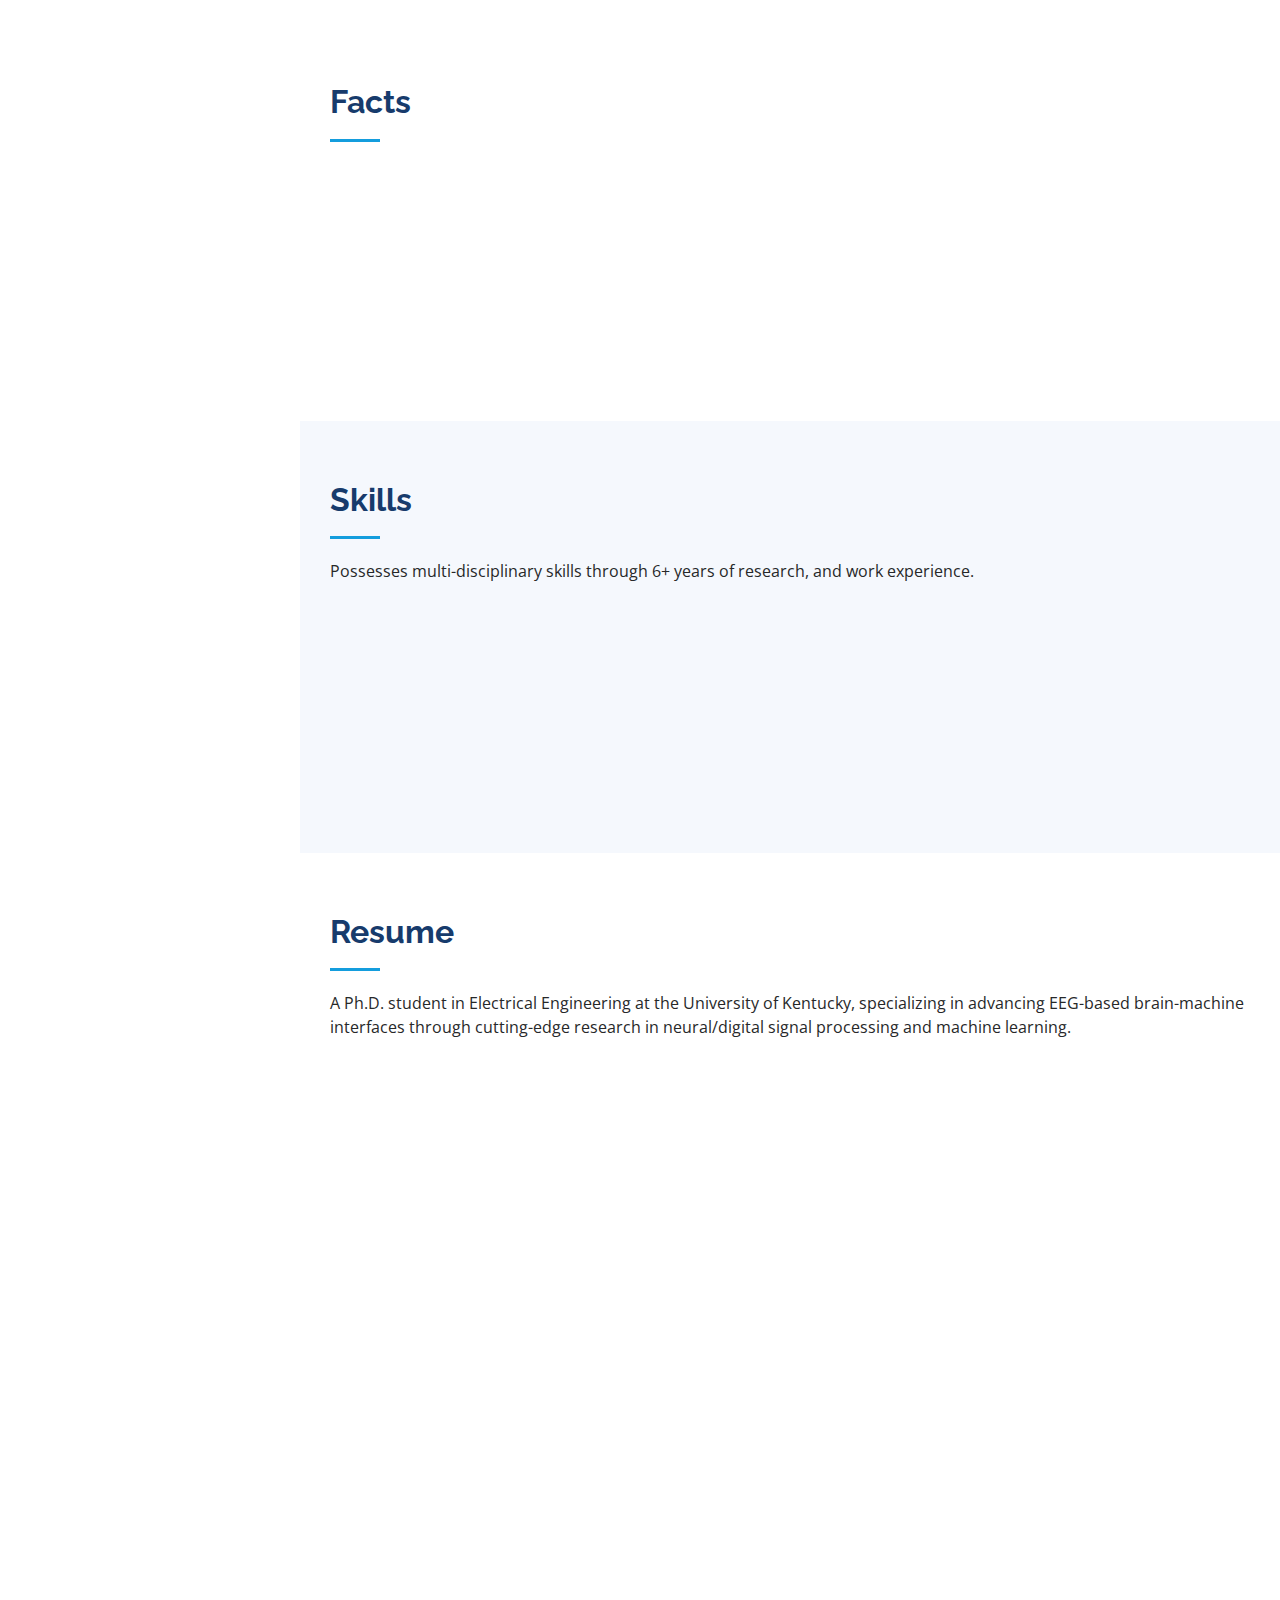
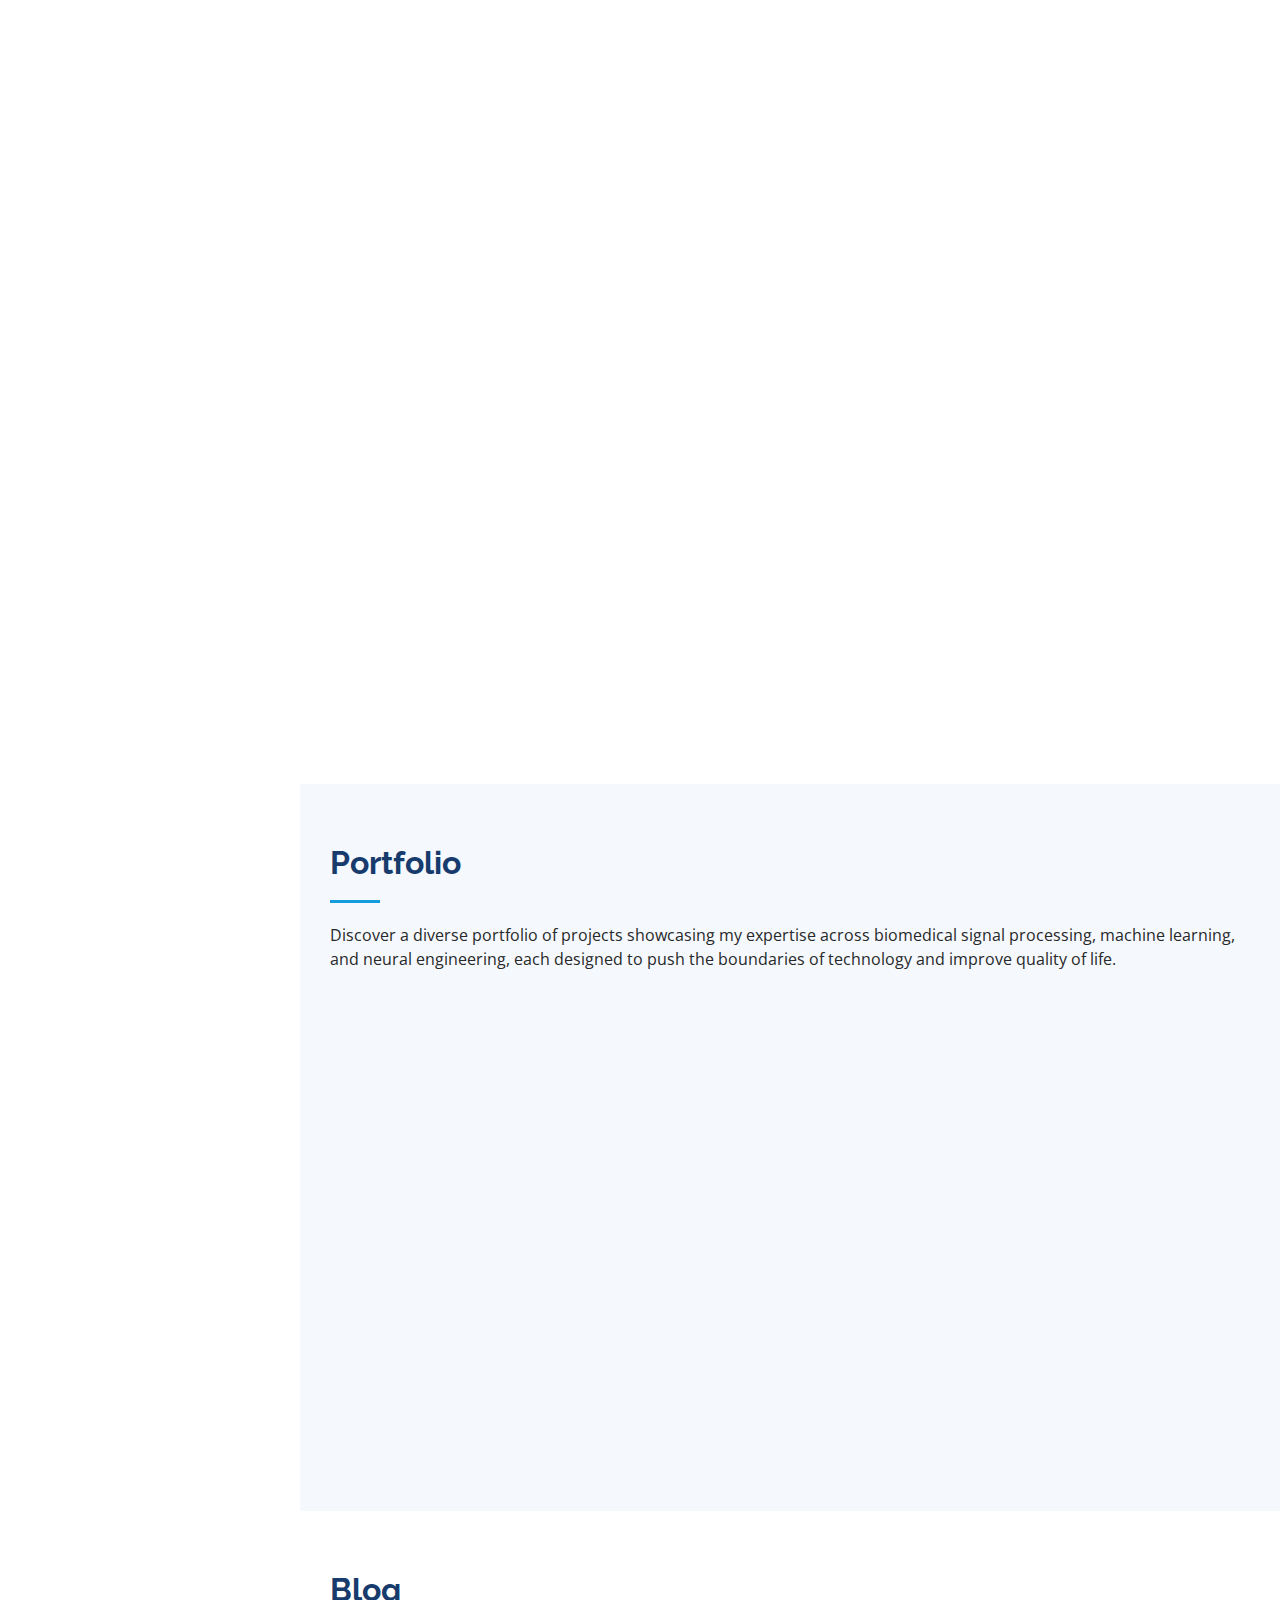
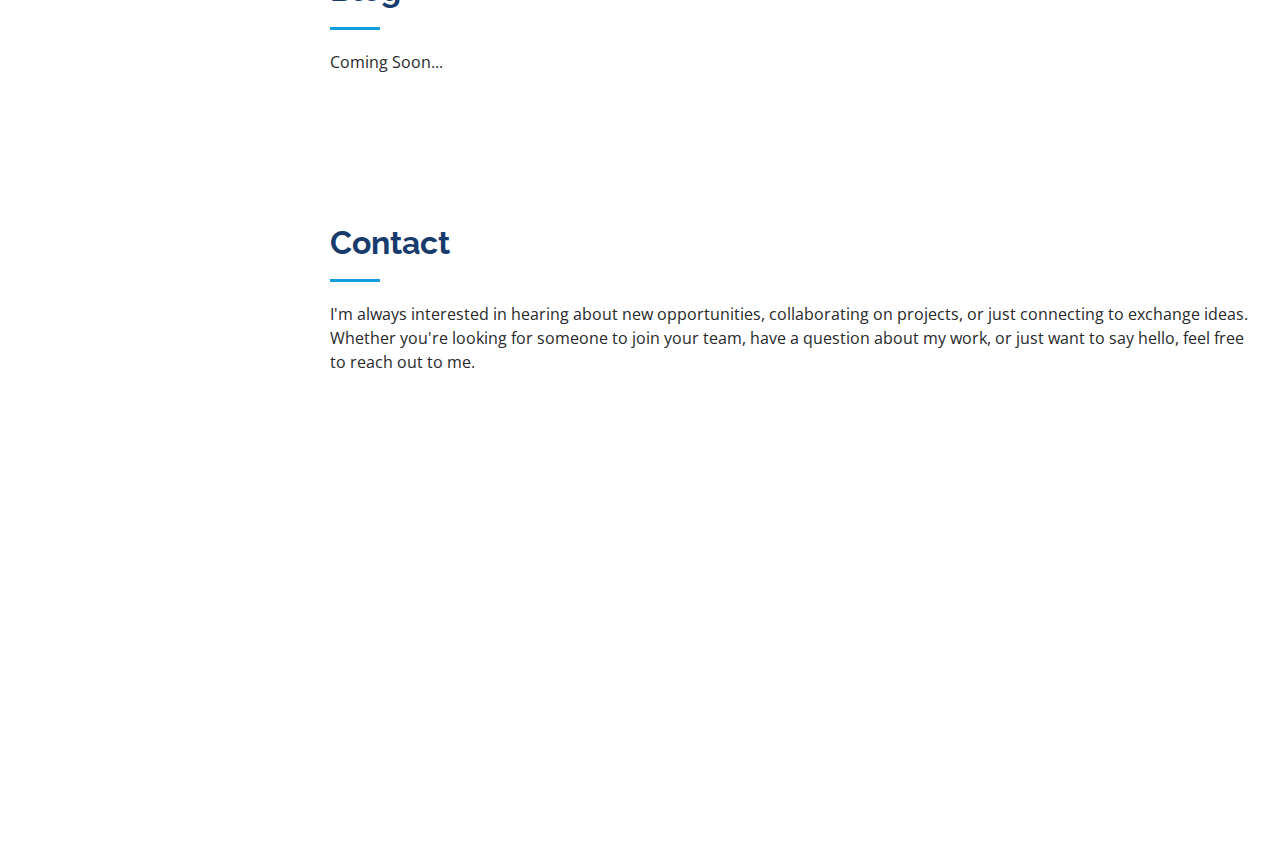
==== commit f95f5071: "added motor imagery" ====
--- a/index.html
+++ b/index.html
@@ -341,6 +341,16 @@
             </div>
           </div>
 
+          <div class="col-lg-4 col-md-6 portfolio-item filter-dsp">
+            <div class="portfolio-wrap">
+              <img src="assets/img/portfolio/2021_MotorImagery.PNG" class="img-fluid" alt="">
+              <div class="portfolio-links">
+                <a href="https://github.com/anzanthapa/2021_EEGMotorImagery.git" title="More Details"><i class="bx bx-link"></i></a>
+              </div>
+              <div class = "hover-text"> EEG Motor Imagery </div>
+            </div>
+          </div>
+
           </div>
 
         </div>
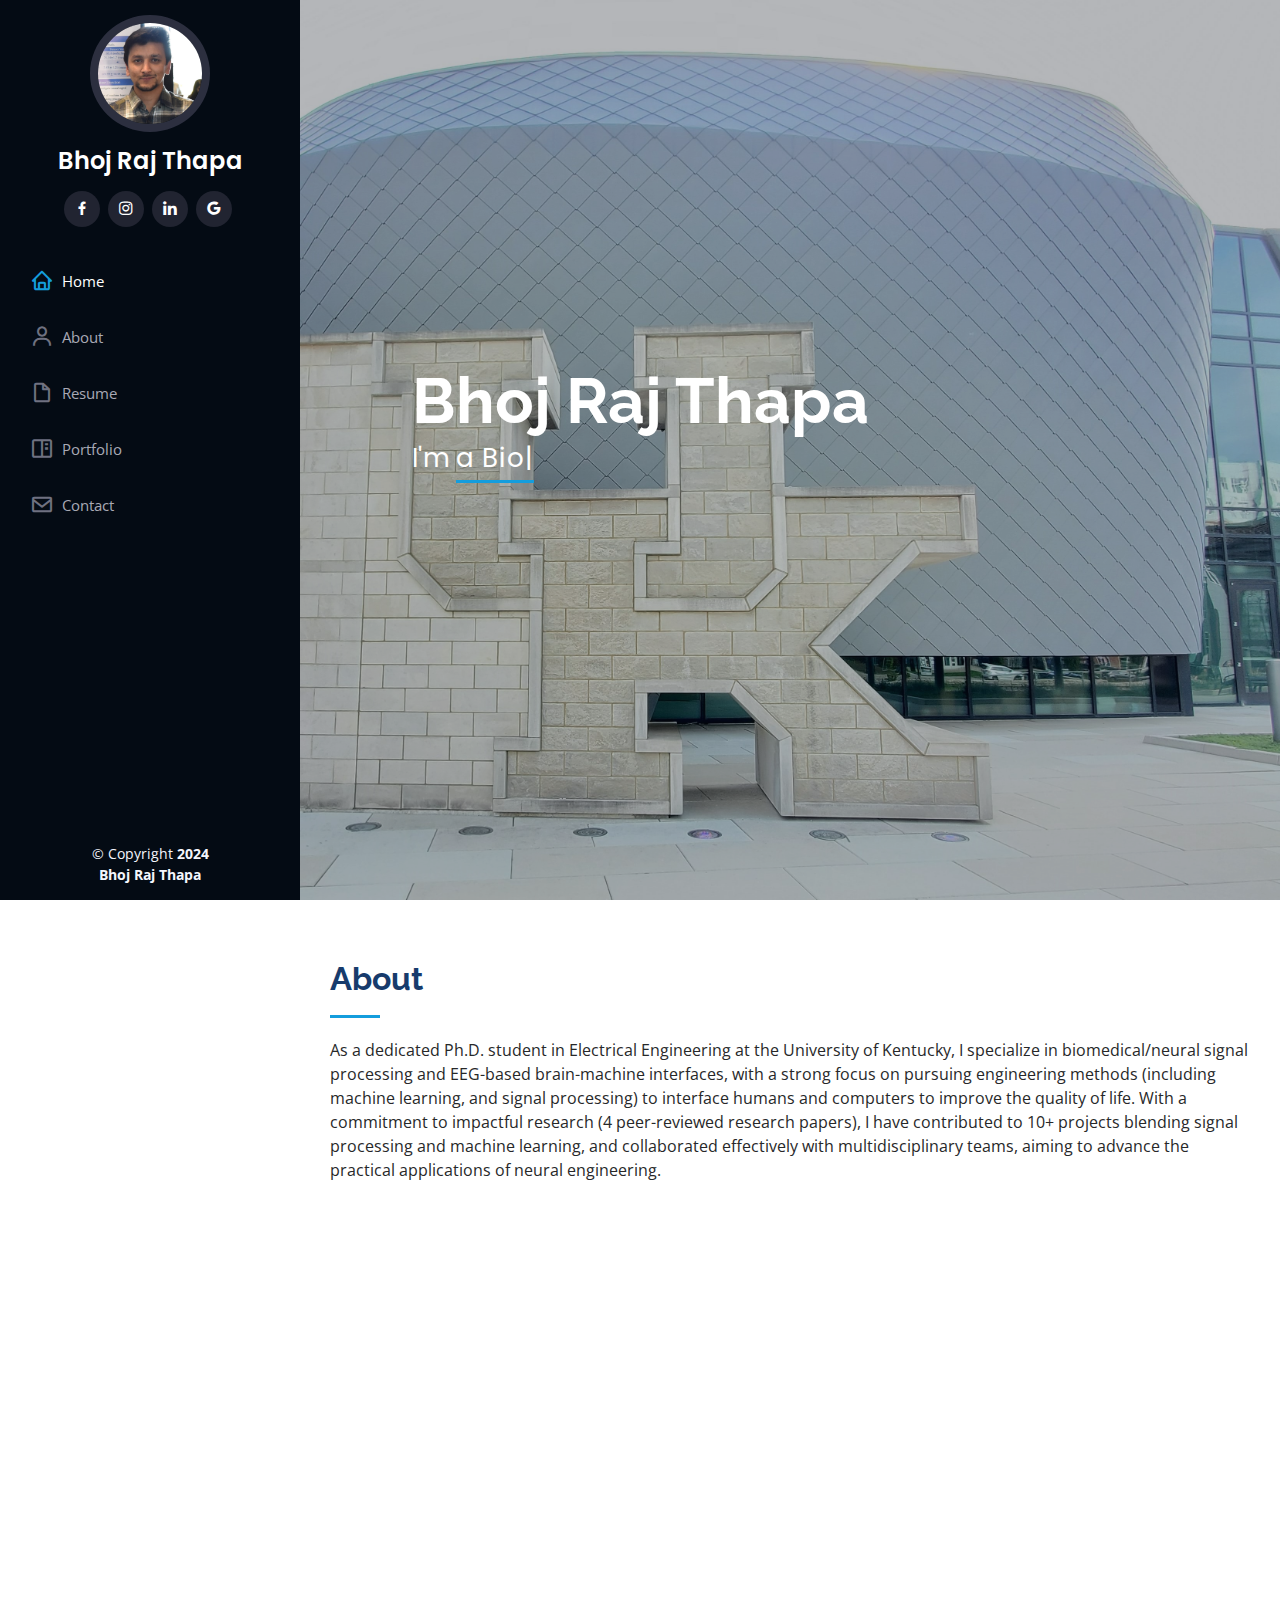
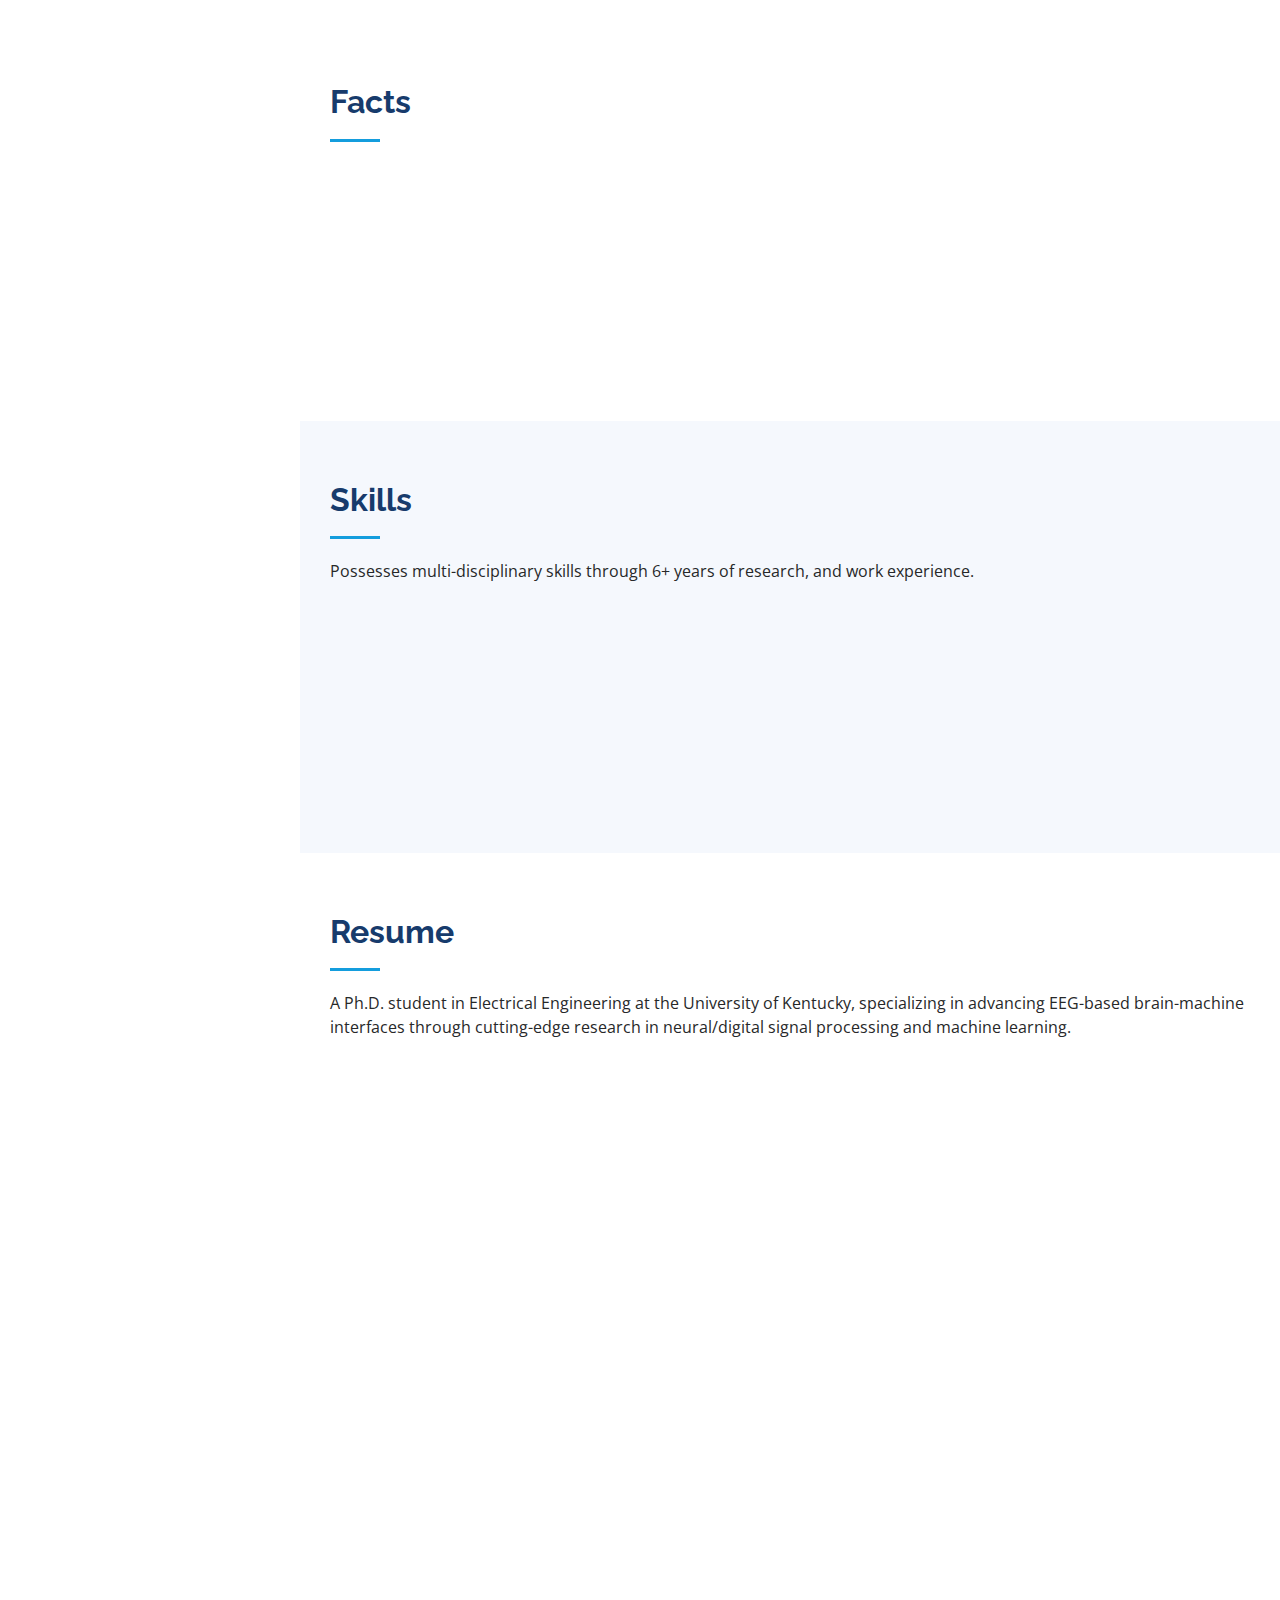
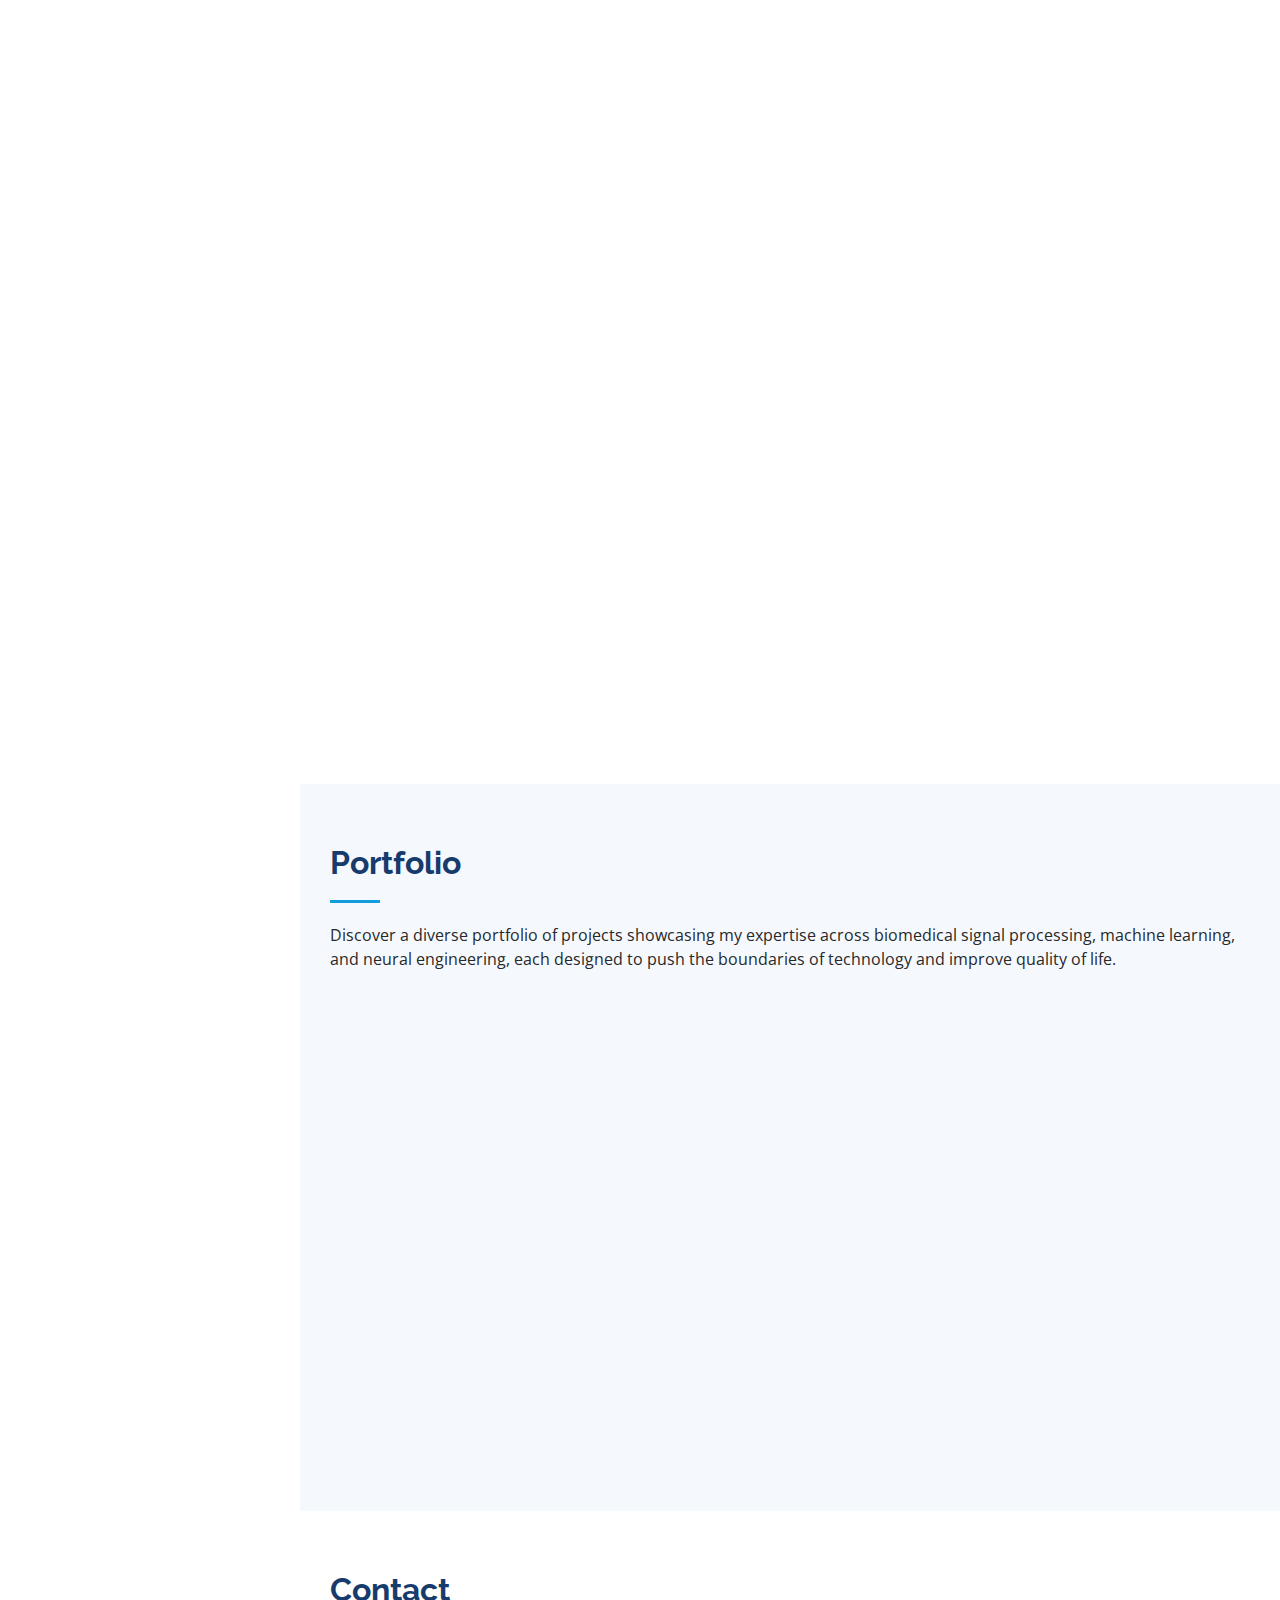
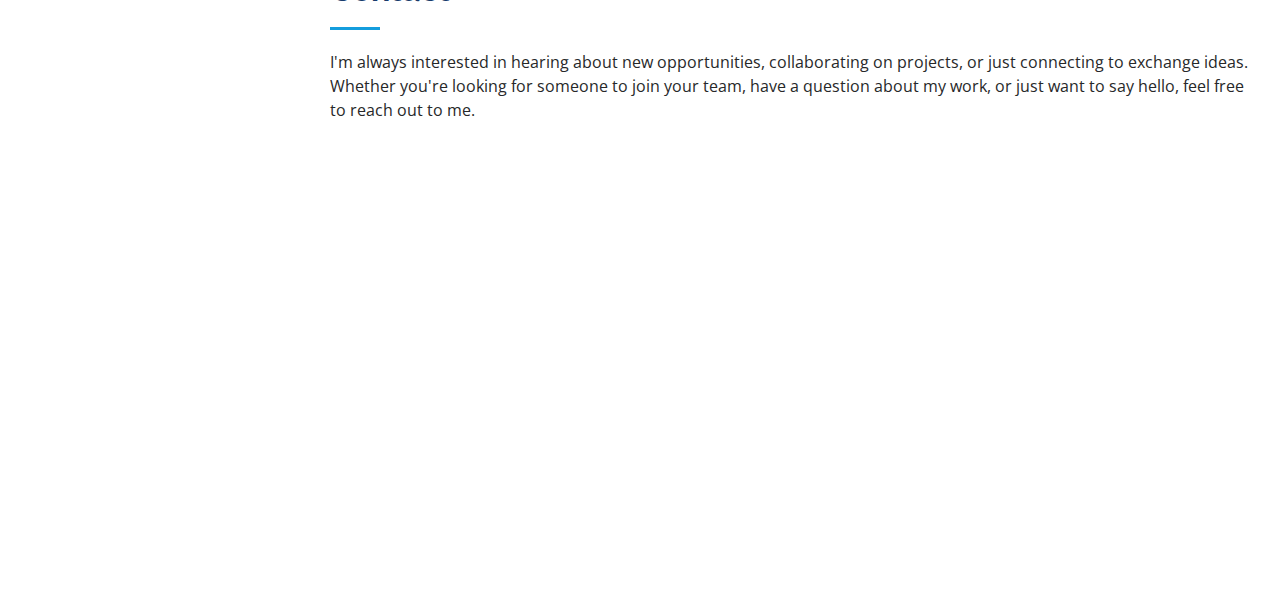
==== commit 26675c38: "index updated" ====
--- a/index.html
+++ b/index.html
@@ -55,7 +55,7 @@
           <li><a href="#about" class="nav-link scrollto"><i class="bx bx-user"></i> <span>About</span></a></li>
           <li><a href="#resume" class="nav-link scrollto"><i class="bx bx-file-blank"></i> <span>Resume</span></a></li>
           <li><a href="#portfolio" class="nav-link scrollto"><i class="bx bx-book-content"></i> <span>Portfolio</span></a></li>
-          <li><a href="#blog" class="nav-link scrollto"><i class="bx bx-news"></i> <span>Blog</span></a></li>
+          <!-- <li><a href="#blog" class="nav-link scrollto"><i class="bx bx-news"></i> <span>Blog</span></a></li> -->
           <li><a href="#contact" class="nav-link scrollto"><i class="bx bx-envelope"></i> <span>Contact</span></a></li>
         </ul>
       </nav><!-- .nav-menu -->
@@ -358,7 +358,7 @@
       </div>
     </section><!-- End Portfolio Section -->
 
-    <!-- ======= Blog Section ======= -->
+    <!-- ======= Blog Section ======= 
     <section id="blog" class="blog">
       <div class="container">
 
@@ -368,7 +368,9 @@
         </div>
 
       </div>
-    </section><!-- End Blog Section -->
+    </section>
+    ======= End Blog Section ======= -->
+
 
     <!-- ======= Contact Section ======= -->
     <section id="contact" class="contact">
@@ -420,9 +422,10 @@
     </div>
   </footer><!-- End  Footer -->
 
+  <!-- A "Back to Top" button at the bottom right of the page-->
   <a href="#" class="back-to-top d-flex align-items-center justify-content-center"><i class="bi bi-arrow-up-short"></i></a>
 
-  <!-- Vendor JS Files -->
+  <!-- External JavaScript Dependencies -->
   <script src="assets/vendor/purecounter/purecounter_vanilla.js"></script>
   <script src="assets/vendor/aos/aos.js"></script>
   <script src="assets/vendor/bootstrap/js/bootstrap.bundle.min.js"></script>
@@ -433,7 +436,7 @@
   <script src="assets/vendor/waypoints/noframework.waypoints.js"></script>
   <script src="assets/vendor/php-email-form/validate.js"></script>
 
-  <!-- Template Main JS File -->
+  <!-- Main JS Template -->
   <script src="assets/js/main.js"></script>
 
 </body>
